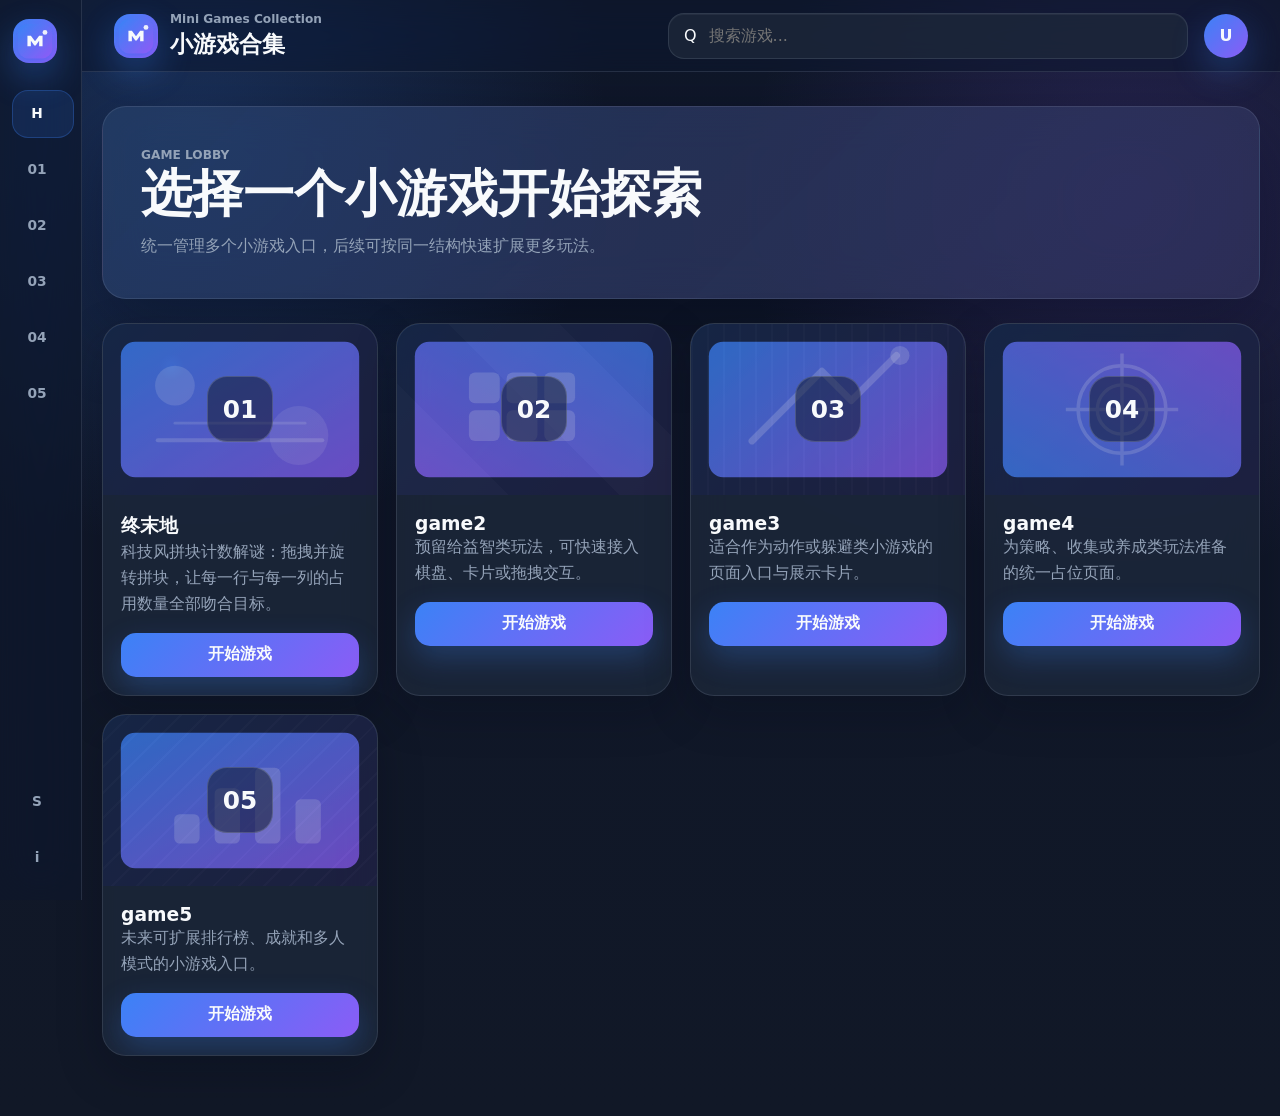
==== pages/index.html @ 29f789c7 "Initial commit" ====
﻿<!DOCTYPE html>
<html lang="zh-CN">
<head>
  <meta charset="UTF-8">
  <meta name="viewport" content="width=device-width, initial-scale=1.0">
  <title>Mini Games Collection</title>
  <script>(function(){try{var s=JSON.parse(localStorage.getItem("mini-games-settings-v1")||"{}");var theme=s.theme||localStorage.getItem("mini-games-theme")||"dark";document.documentElement.dataset.theme=theme;document.documentElement.dataset.colorScheme=s.colorScheme||"aurora";document.documentElement.dataset.fontSize=s.fontSize||"medium";document.documentElement.dataset.animation=s.animation===false?"off":"on";document.documentElement.dataset.sound=s.sound===false?"off":"on";document.documentElement.lang=(s.language||localStorage.getItem("mini-games-language"))==="en"?"en":"zh-CN";}catch(error){document.documentElement.dataset.theme="dark";document.documentElement.dataset.colorScheme="aurora";document.documentElement.dataset.fontSize="medium";document.documentElement.dataset.animation="on";document.documentElement.dataset.sound="on";}})();</script>
  <link rel="stylesheet" href="../styles/themes.css">
  <link rel="stylesheet" href="../styles/global.css">
  <link rel="stylesheet" href="../styles/layout.css">
  <link rel="stylesheet" href="../styles/sidebar.css">
  <link rel="stylesheet" href="../styles/navbar.css">
  <link rel="stylesheet" href="../styles/modal.css">
</head>
<body>
  <div class="app-shell">
    <aside class="sidebar" id="sidebar" aria-label="侧边导航">
      <div class="sidebar__top">
        <a class="sidebar-brand" href="index.html" aria-label="Mini Games Collection 首页">
          <span class="brand-logo"><img src="../assets/logos/mini-games-logo.svg" alt="Mini Games"></span>
          <span class="sidebar-brand__text">Mini Games</span>
        </a>
      </div>
      <nav class="sidebar__nav">
        <a class="nav-item is-active" href="index.html"><span class="nav-item__icon">H</span><span class="nav-item__text" data-i18n="nav.home">首页</span></a>
        <a class="nav-item" href="endfield.html"><span class="nav-item__icon">01</span><span class="nav-item__text">终末地</span></a>
        <a class="nav-item" href="game2.html"><span class="nav-item__icon">02</span><span class="nav-item__text">game2</span></a>
        <a class="nav-item" href="game3.html"><span class="nav-item__icon">03</span><span class="nav-item__text">game3</span></a>
        <a class="nav-item" href="game4.html"><span class="nav-item__icon">04</span><span class="nav-item__text">game4</span></a>
        <a class="nav-item" href="game5.html"><span class="nav-item__icon">05</span><span class="nav-item__text">game5</span></a>
      </nav>
      <nav class="sidebar__nav sidebar__nav--bottom">
        <button class="nav-item" type="button" data-modal-target="#settingsModal"><span class="nav-item__icon">S</span><span class="nav-item__text" data-i18n="nav.settings">设置</span></button>
        <button class="nav-item" type="button" data-modal-target="#aboutModal"><span class="nav-item__icon">i</span><span class="nav-item__text" data-i18n="nav.about">关于</span></button>
      </nav>
    </aside>

    <div class="page">
      <header class="topbar topbar--home">
        <a class="topbar__brand" href="index.html" aria-label="Mini Games Collection 首页">
          <span class="brand-logo"><img src="../assets/logos/mini-games-logo.svg" alt="Mini Games"></span>
          <div><p class="topbar__eyebrow">Mini Games Collection</p><h1 data-i18n="app.title">小游戏合集</h1></div>
        </a>
        <label class="search" for="gameSearch"><span>Q</span><input id="gameSearch" type="search" placeholder="搜索游戏..." autocomplete="off" data-i18n-placeholder="search.placeholder"></label>
        <button class="avatar" type="button" aria-label="用户区域"><span>U</span></button>
      </header>

      <main class="content">
        <section class="hero">
          <p class="section-label">Game Lobby</p>
          <h2 data-i18n="hero.title">选择一个小游戏开始探索</h2>
          <p data-i18n="hero.copy">统一管理多个小游戏入口，后续可按同一结构快速扩展更多玩法。</p>
        </section>
        <section class="games-grid" id="gamesGrid" aria-label="小游戏列表"></section>
      </main>
    </div>
  </div>

  <div class="modal-layer" id="modalLayer" aria-hidden="true">
    <section class="modal" id="settingsModal" role="dialog" aria-modal="true" aria-labelledby="settingsTitle" hidden></section>
    <section class="modal" id="aboutModal" role="dialog" aria-modal="true" aria-labelledby="aboutTitle" hidden>
      <header class="modal__header"><div><p class="section-label">About</p><h2 id="aboutTitle">Mini Games Collection</h2></div><button class="modal__close" type="button" data-modal-close aria-label="关闭">x</button></header>
      <div class="modal__body"><p data-i18n="about.copy">一个用于集中展示和扩展小游戏入口的现代化合集网站框架。</p><dl class="info-list"><div><dt data-i18n="about.version">版本信息</dt><dd>v1.0.0</dd></div><div><dt data-i18n="about.stack">技术栈</dt><dd>HTML5 / CSS3 / Vanilla JavaScript</dd></div><div><dt data-i18n="about.note">开发说明</dt><dd data-i18n="about.noteCopy">当前版本完成统一导航、主题同步、游戏大厅和占位游戏页。</dd></div></dl></div>
    </section>
  </div>

  <script src="../scripts/theme.js"></script>
  <script src="../scripts/sidebar.js"></script>
  <script src="../scripts/modal.js"></script>
  <script src="../scripts/language.js"></script>
  <script src="../scripts/main.js"></script>
</body>
</html>
---- styles/themes.css ----
:root {
  --bg: #0f172a;
  --bg-soft: #111827;
  --panel: rgba(30, 41, 59, 0.74);
  --surface: rgba(248, 250, 252, 0.06);
  --primary: #3b82f6;
  --secondary: #8b5cf6;
  --accent: #22d3ee;
  --danger: #f43f5e;
  --success: #22c55e;
  --text: #f8fafc;
  --muted: #94a3b8;
  --line: rgba(148, 163, 184, 0.18);
  --line-strong: rgba(148, 163, 184, 0.28);
  --shadow: 0 26px 80px rgba(2, 6, 23, 0.4);
  --shadow-soft: 0 16px 44px rgba(2, 6, 23, 0.25);
  --radius-lg: 24px;
  --radius-md: 18px;
  --sidebar-width: 248px;
  --sidebar-collapsed: 82px;
  --ease: cubic-bezier(0.22, 1, 0.36, 1);
  --font-scale: 1;
  color-scheme: dark;
}

:root[data-theme="light"] {
  --bg: #f8fafc;
  --bg-soft: #eef2ff;
  --panel: rgba(255, 255, 255, 0.76);
  --surface: rgba(15, 23, 42, 0.04);
  --text: #0f172a;
  --muted: #64748b;
  --line: rgba(15, 23, 42, 0.1);
  --line-strong: rgba(15, 23, 42, 0.16);
  --shadow: 0 26px 70px rgba(15, 23, 42, 0.14);
  --shadow-soft: 0 16px 42px rgba(15, 23, 42, 0.1);
  color-scheme: light;
}

:root[data-theme="custom"] {
  --bg: #101828;
  --bg-soft: #172033;
  --panel: rgba(18, 32, 49, 0.78);
  --surface: rgba(125, 211, 252, 0.08);
  --text: #f0fdfa;
  --muted: #a7f3d0;
  --line: rgba(45, 212, 191, 0.2);
  --line-strong: rgba(45, 212, 191, 0.34);
  --shadow: 0 26px 80px rgba(8, 47, 73, 0.38);
  --shadow-soft: 0 16px 44px rgba(8, 47, 73, 0.26);
  color-scheme: dark;
}

:root[data-color-scheme="cyan"] {
  --primary: #06b6d4;
  --secondary: #2563eb;
  --accent: #67e8f9;
}

:root[data-color-scheme="rose"] {
  --primary: #e11d48;
  --secondary: #f97316;
  --accent: #fb7185;
}

:root[data-color-scheme="aurora"] {
  --primary: #3b82f6;
  --secondary: #8b5cf6;
  --accent: #22d3ee;
}

:root[data-font-size="small"] {
  --font-scale: 0.94;
}

:root[data-font-size="medium"] {
  --font-scale: 1;
}

:root[data-font-size="large"] {
  --font-scale: 1.08;
}
---- styles/global.css ----
* {
  box-sizing: border-box;
}

[hidden] {
  display: none !important;
}

body {
  min-height: 100vh;
  margin: 0;
  overflow-x: hidden;
  font-size: calc(16px * var(--font-scale));
  background:
    radial-gradient(circle at 15% 12%, color-mix(in srgb, var(--primary) 24%, transparent), transparent 26rem),
    radial-gradient(circle at 88% 18%, color-mix(in srgb, var(--secondary) 20%, transparent), transparent 24rem),
    linear-gradient(180deg, var(--bg), var(--bg-soft));
  color: var(--text);
  font-family: Inter, ui-sans-serif, system-ui, -apple-system, BlinkMacSystemFont, "Segoe UI", sans-serif;
  transition: background 240ms ease, color 180ms ease;
}

body.modal-open {
  overflow: hidden;
}

a {
  color: inherit;
  text-decoration: none;
}

button,
input {
  font: inherit;
}

button {
  border: 0;
  cursor: pointer;
}

.brand-logo {
  display: grid;
  place-items: center;
  width: 44px;
  height: 44px;
  flex: 0 0 44px;
  border-radius: 16px;
  background: linear-gradient(135deg, var(--primary), var(--secondary));
  box-shadow: 0 14px 34px color-mix(in srgb, var(--primary) 32%, transparent);
  overflow: hidden;
}

.brand-logo img {
  width: 100%;
  height: 100%;
  display: block;
}

.section-label {
  margin: 0 0 6px;
  color: var(--muted);
  font-size: 0.76rem;
  font-weight: 760;
  text-transform: uppercase;
  letter-spacing: 0;
}

.avatar {
  display: grid;
  place-items: center;
  width: 44px;
  height: 44px;
  flex: 0 0 44px;
  border-radius: 50%;
  color: #f8fafc;
  background: linear-gradient(135deg, var(--primary), var(--secondary));
  box-shadow: 0 14px 34px color-mix(in srgb, var(--primary) 30%, transparent);
  font-weight: 850;
}

:root[data-animation="off"] *,
:root[data-animation="off"] *::before,
:root[data-animation="off"] *::after {
  scroll-behavior: auto !important;
  transition-duration: 0.01ms !important;
  animation-duration: 0.01ms !important;
  animation-iteration-count: 1 !important;
}

@media (prefers-reduced-motion: reduce) {
  *,
  *::before,
  *::after {
    scroll-behavior: auto !important;
    transition-duration: 0.01ms !important;
    animation-duration: 0.01ms !important;
    animation-iteration-count: 1 !important;
  }
}
---- styles/layout.css ----
.app-shell {
  display: grid;
  grid-template-columns: var(--sidebar-collapsed) 1fr;
  min-height: 100vh;
}

.page {
  min-width: 0;
}

.content {
  width: min(1160px, calc(100% - 40px));
  margin: 0 auto;
  padding: 34px 0 60px;
}

.hero {
  display: block;
  margin-bottom: 24px;
  padding: clamp(24px, 4vw, 38px);
  border: 1px solid var(--line);
  border-radius: var(--radius-lg);
  background:
    linear-gradient(135deg, color-mix(in srgb, var(--primary) 18%, transparent), color-mix(in srgb, var(--secondary) 13%, transparent)),
    var(--panel);
  box-shadow: var(--shadow);
  backdrop-filter: blur(22px) saturate(135%);
}

.hero h2 {
  max-width: 720px;
  margin: 0 0 12px;
  font-size: clamp(1.8rem, 4vw, 3.2rem);
  line-height: 1.06;
}

.hero p {
  max-width: 760px;
  margin: 0;
  color: var(--muted);
  line-height: 1.72;
}

.games-grid {
  display: grid;
  grid-template-columns: repeat(auto-fit, minmax(240px, 1fr));
  gap: 18px;
}

.game-card {
  overflow: hidden;
  border: 1px solid var(--line);
  border-radius: var(--radius-lg);
  background: var(--panel);
  box-shadow: var(--shadow-soft);
  backdrop-filter: blur(20px) saturate(130%);
  transition: transform 260ms var(--ease), border-color 220ms ease, box-shadow 260ms var(--ease);
}

.game-card:hover {
  border-color: color-mix(in srgb, var(--primary) 46%, transparent);
  box-shadow: var(--shadow);
  transform: translateY(-6px);
}

.game-card__cover {
  position: relative;
  display: grid;
  place-items: center;
  aspect-ratio: 16 / 10;
  background:
    linear-gradient(135deg, color-mix(in srgb, var(--primary) 48%, transparent), color-mix(in srgb, var(--secondary) 38%, transparent)),
    var(--cover-pattern);
  isolation: isolate;
}

.game-card__cover img {
  position: absolute;
  inset: 0;
  width: 100%;
  height: 100%;
  object-fit: cover;
  opacity: 0.74;
  transition: transform 360ms var(--ease), opacity 220ms ease;
}

.game-card:hover .game-card__cover img {
  transform: scale(1.04);
  opacity: 0.86;
}

.game-card__badge {
  position: relative;
  z-index: 1;
  display: grid;
  place-items: center;
  width: 66px;
  height: 66px;
  border: 1px solid rgba(248, 250, 252, 0.16);
  border-radius: 20px;
  background: rgba(15, 23, 42, 0.52);
  color: #f8fafc;
  font-size: 1.55rem;
  font-weight: 880;
}

.game-card__body {
  display: grid;
  gap: 16px;
  padding: 18px;
}

.game-card h3,
.game-card p {
  margin: 0;
}

.game-card p {
  min-height: 52px;
  color: var(--muted);
  line-height: 1.62;
}

.start-button {
  display: inline-flex;
  align-items: center;
  justify-content: center;
  min-height: 44px;
  padding: 0 16px;
  border-radius: 15px;
  color: #f8fafc;
  background: linear-gradient(135deg, var(--primary), var(--secondary));
  box-shadow: 0 12px 30px color-mix(in srgb, var(--primary) 26%, transparent);
  font-weight: 780;
  transition: transform 180ms var(--ease), filter 180ms ease, box-shadow 180ms ease;
}

.start-button:hover,
.start-button:focus-visible {
  filter: brightness(1.08);
  transform: translateY(-2px);
  box-shadow: 0 16px 36px color-mix(in srgb, var(--primary) 32%, transparent);
  outline: none;
}

@media (max-width: 900px) {
  .app-shell {
    grid-template-columns: 1fr;
  }

  .content {
    width: min(100% - 24px, 1160px);
    padding: 18px 0 104px;
  }
}

@media (max-width: 640px) {
  .games-grid {
    grid-template-columns: 1fr;
  }
}
---- styles/sidebar.css ----
.sidebar {
  position: sticky;
  top: 0;
  z-index: 20;
  display: flex;
  flex-direction: column;
  width: var(--sidebar-collapsed);
  height: 100vh;
  overflow: hidden;
  padding: 18px 12px;
  border-right: 1px solid var(--line);
  background: rgba(15, 23, 42, 0.7);
  backdrop-filter: blur(24px) saturate(140%);
  transition: width 360ms var(--ease), box-shadow 240ms ease;
}

:root[data-theme="light"] .sidebar {
  background: rgba(255, 255, 255, 0.68);
}

body.sidebar-expanded .sidebar {
  width: var(--sidebar-width);
  box-shadow: 18px 0 56px rgba(2, 6, 23, 0.24);
}

.sidebar__top {
  display: flex;
  align-items: center;
  margin-bottom: 26px;
}

.sidebar-brand {
  display: flex;
  align-items: center;
  justify-content: center;
  width: 100%;
  min-height: 46px;
}

body.sidebar-expanded .sidebar-brand {
  justify-content: flex-start;
}

.sidebar-brand__text,
.nav-item__text {
  max-width: 0;
  margin-left: 12px;
  overflow: hidden;
  opacity: 0;
  transform: translateX(-6px);
  white-space: nowrap;
  pointer-events: none;
  transition: opacity 230ms ease, transform 300ms var(--ease), max-width 300ms var(--ease);
}

body.sidebar-expanded .sidebar-brand__text,
body.sidebar-expanded .nav-item__text {
  max-width: 160px;
  opacity: 1;
  transform: translateX(0);
}

.sidebar__nav {
  display: grid;
  gap: 8px;
}

.sidebar__nav--bottom {
  margin-top: auto;
}

.nav-item {
  display: flex;
  align-items: center;
  justify-content: center;
  width: 100%;
  min-height: 48px;
  padding: 0 13px;
  border: 1px solid transparent;
  border-radius: 16px;
  background: transparent;
  color: var(--muted);
  text-align: left;
  transition: color 180ms ease, background 180ms ease, border-color 180ms ease, transform 220ms var(--ease);
}

body.sidebar-expanded .nav-item {
  justify-content: flex-start;
}

.nav-item:hover,
.nav-item:focus-visible,
.nav-item.is-active {
  color: var(--text);
  border-color: color-mix(in srgb, var(--primary) 28%, transparent);
  background: color-mix(in srgb, var(--primary) 14%, transparent);
  outline: none;
}

.nav-item:hover,
.nav-item:focus-visible {
  transform: translateX(3px);
}

.nav-item__icon {
  display: grid;
  place-items: center;
  width: 22px;
  min-width: 22px;
  font-size: 0.86rem;
  font-weight: 850;
  line-height: 1;
}

@media (max-width: 900px) {
  .sidebar {
    position: fixed;
    inset: auto 12px 12px 12px;
    top: auto;
    flex-direction: row;
    align-items: center;
    width: auto;
    height: 72px;
    overflow: visible;
    padding: 10px;
    border: 1px solid var(--line);
    border-radius: 24px;
    box-shadow: var(--shadow-soft);
  }

  body.sidebar-expanded .sidebar {
    width: auto;
  }

  .sidebar__top {
    display: none;
  }

  .sidebar__nav {
    display: flex;
    flex: 1;
    justify-content: center;
    gap: 6px;
  }

  .sidebar__nav--bottom {
    display: none;
  }

  .nav-item {
    justify-content: center;
    width: 46px;
    min-height: 46px;
    padding: 0;
  }

  .nav-item__text {
    display: none;
  }
}
---- styles/navbar.css ----
.topbar {
  position: sticky;
  top: 0;
  z-index: 10;
  display: grid;
  grid-template-columns: minmax(220px, 1fr) minmax(240px, 480px) auto;
  align-items: center;
  gap: 16px;
  min-height: 72px;
  padding: 12px clamp(18px, 3vw, 32px);
  border-bottom: 1px solid var(--line);
  background: rgba(15, 23, 42, 0.58);
  backdrop-filter: blur(24px) saturate(140%);
}

.topbar--game {
  grid-template-columns: minmax(260px, 1fr) auto auto;
}

.topbar--home {
  grid-template-columns: minmax(260px, 1fr) minmax(280px, 520px) auto;
}

:root[data-theme="light"] .topbar {
  background: rgba(255, 255, 255, 0.58);
}

.topbar__brand {
  display: flex;
  align-items: center;
  gap: 12px;
  min-width: 0;
}

.topbar__title-group {
  display: flex;
  align-items: center;
  gap: 14px;
  min-width: 0;
  width: max-content;
  max-width: 100%;
}

.topbar__eyebrow,
.breadcrumb {
  margin: 0 0 5px;
  color: var(--muted);
  font-size: 0.76rem;
  font-weight: 760;
}

.topbar h1 {
  margin: 0;
  font-size: clamp(1.08rem, 2vw, 1.42rem);
  line-height: 1.2;
}

.topbar__actions {
  display: flex;
  align-items: center;
  justify-content: flex-end;
  gap: 10px;
  min-width: 0;
}

.top-action {
  display: inline-flex;
  align-items: center;
  justify-content: center;
  gap: 8px;
  height: 44px;
  min-width: 44px;
  padding: 0 14px;
  border: 1px solid var(--line);
  border-radius: 16px;
  background: var(--panel);
  color: var(--text);
  font-weight: 760;
  white-space: nowrap;
  box-shadow: inset 0 1px 0 rgba(255, 255, 255, 0.04);
  transition: transform 180ms var(--ease), border-color 180ms ease, background 180ms ease;
}

.top-action:hover,
.top-action:focus-visible {
  border-color: color-mix(in srgb, var(--primary) 46%, transparent);
  background: color-mix(in srgb, var(--primary) 15%, transparent);
  transform: translateY(-1px);
  outline: none;
}

.top-action--icon {
  width: 44px;
  padding: 0;
}

.search {
  display: flex;
  align-items: center;
  gap: 10px;
  height: 46px;
  padding: 0 15px;
  border: 1px solid var(--line);
  border-radius: 16px;
  background: var(--panel);
  box-shadow: inset 0 1px 0 rgba(255, 255, 255, 0.05);
}

.search input {
  width: 100%;
  border: 0;
  outline: 0;
  color: var(--text);
  background: transparent;
}

.breadcrumb {
  display: flex;
  align-items: center;
  gap: 8px;
  white-space: nowrap;
}

.breadcrumb a:hover {
  color: var(--text);
}

@media (max-width: 980px) {
  .topbar {
    grid-template-columns: 1fr auto;
  }

  .topbar--home .search {
    grid-column: 1 / -1;
  }

  .topbar__actions {
    justify-content: flex-start;
    overflow-x: auto;
    padding-bottom: 2px;
  }
}

@media (max-width: 560px) {
  .top-action__text {
    display: none;
  }

  .top-action {
    width: 44px;
    padding: 0;
  }
}
---- styles/modal.css ----
.modal-layer {
  position: fixed;
  inset: 0;
  z-index: 50;
  display: grid;
  place-items: center;
  padding: 22px;
  background: rgba(2, 6, 23, 0.44);
  opacity: 0;
  pointer-events: none;
  backdrop-filter: blur(0);
  transition: opacity 180ms ease, backdrop-filter 220ms ease;
}

.modal-layer.is-open {
  opacity: 1;
  pointer-events: auto;
  backdrop-filter: blur(12px);
}

.modal {
  width: min(620px, 100%);
  max-height: min(720px, calc(100vh - 44px));
  overflow: auto;
  border: 1px solid var(--line-strong);
  border-radius: 26px;
  background: rgba(15, 23, 42, 0.72);
  box-shadow: var(--shadow);
  color: var(--text);
  backdrop-filter: blur(26px) saturate(150%);
  opacity: 0;
  transform: translateY(14px) scale(0.98);
  transition: opacity 220ms ease, transform 260ms var(--ease);
}

:root[data-theme="light"] .modal {
  background: rgba(255, 255, 255, 0.78);
}

.modal.is-visible {
  opacity: 1;
  transform: translateY(0) scale(1);
}

.modal__header {
  display: flex;
  align-items: flex-start;
  justify-content: space-between;
  gap: 18px;
  padding: 24px 24px 18px;
  border-bottom: 1px solid var(--line);
}

.modal__header h2 {
  margin: 0;
  font-size: 1.55rem;
}

.modal__close {
  display: grid;
  place-items: center;
  width: 38px;
  height: 38px;
  flex: 0 0 38px;
  border-radius: 13px;
  background: var(--surface);
  color: var(--muted);
  font-size: 1.4rem;
  line-height: 1;
  transition: background 180ms ease, color 180ms ease, transform 180ms var(--ease);
}

.modal__close:hover,
.modal__close:focus-visible {
  background: color-mix(in srgb, var(--primary) 18%, transparent);
  color: var(--text);
  transform: rotate(2deg) scale(1.04);
  outline: none;
}

.modal__body {
  display: grid;
  gap: 16px;
  padding: 22px 24px 24px;
}

.modal__body p {
  margin: 0;
  color: var(--muted);
  line-height: 1.65;
}

.info-list {
  display: grid;
  gap: 12px;
  margin: 0;
}

.info-list div {
  padding: 16px;
  border: 1px solid var(--line);
  border-radius: 18px;
  background: var(--surface);
}

.info-list dt {
  margin-bottom: 6px;
  color: var(--muted);
  font-size: 0.82rem;
  font-weight: 780;
}

.info-list dd {
  margin: 0;
  line-height: 1.65;
}

.settings-panel {
  display: grid;
  gap: 16px;
}

.setting-row {
  display: grid;
  grid-template-columns: minmax(0, 1fr) auto;
  align-items: center;
  gap: 18px;
  padding: 16px;
  border: 1px solid var(--line);
  border-radius: 18px;
  background: var(--surface);
}

.setting-row > div:first-child {
  min-width: 0;
}

.setting-row h3,
.setting-row p {
  margin: 0;
}

.setting-row h3 {
  margin-bottom: 6px;
  font-size: 1rem;
}

.setting-row p {
  color: var(--muted);
  line-height: 1.6;
}

.segmented {
  display: inline-grid;
  grid-auto-flow: column;
  gap: 4px;
  padding: 4px;
  border: 1px solid var(--line);
  border-radius: 15px;
  background: rgba(15, 23, 42, 0.22);
}

:root[data-theme="light"] .segmented {
  background: rgba(15, 23, 42, 0.04);
}

.segmented__button {
  min-height: 36px;
  padding: 0 12px;
  border-radius: 11px;
  background: transparent;
  color: var(--muted);
  white-space: nowrap;
  transition: color 180ms ease, background 180ms ease, box-shadow 180ms ease;
}

.segmented__button:hover,
.segmented__button:focus-visible,
.segmented__button.is-selected {
  color: var(--text);
  background: color-mix(in srgb, var(--primary) 20%, transparent);
  outline: none;
}

.setting-toggle {
  display: inline-flex;
  align-items: center;
  gap: 10px;
  min-height: 40px;
  color: var(--text);
  cursor: pointer;
  white-space: nowrap;
}

.setting-toggle input {
  position: absolute;
  width: 1px;
  height: 1px;
  overflow: hidden;
  clip: rect(0 0 0 0);
  clip-path: inset(50%);
  white-space: nowrap;
}

.setting-toggle__track {
  display: inline-flex;
  align-items: center;
  width: 48px;
  height: 28px;
  padding: 3px;
  border: 1px solid var(--line-strong);
  border-radius: 999px;
  background: color-mix(in srgb, var(--muted) 20%, transparent);
  transition: background 180ms ease, border-color 180ms ease;
}

.setting-toggle__track span {
  width: 20px;
  height: 20px;
  border-radius: 50%;
  background: var(--text);
  box-shadow: var(--shadow-soft);
  transition: transform 180ms var(--ease), background 180ms ease;
}

.setting-toggle input:checked + .setting-toggle__track {
  border-color: color-mix(in srgb, var(--primary) 62%, var(--line-strong));
  background: linear-gradient(135deg, var(--primary), var(--secondary));
}

.setting-toggle input:checked + .setting-toggle__track span {
  transform: translateX(20px);
  background: #ffffff;
}

.setting-toggle input:focus-visible + .setting-toggle__track {
  outline: 2px solid color-mix(in srgb, var(--primary) 62%, transparent);
  outline-offset: 3px;
}

@media (max-width: 560px) {
  .setting-row {
    grid-template-columns: 1fr;
  }

  .segmented {
    display: grid;
    grid-auto-flow: row;
    width: 100%;
  }

  .setting-toggle {
    justify-content: space-between;
  }
}
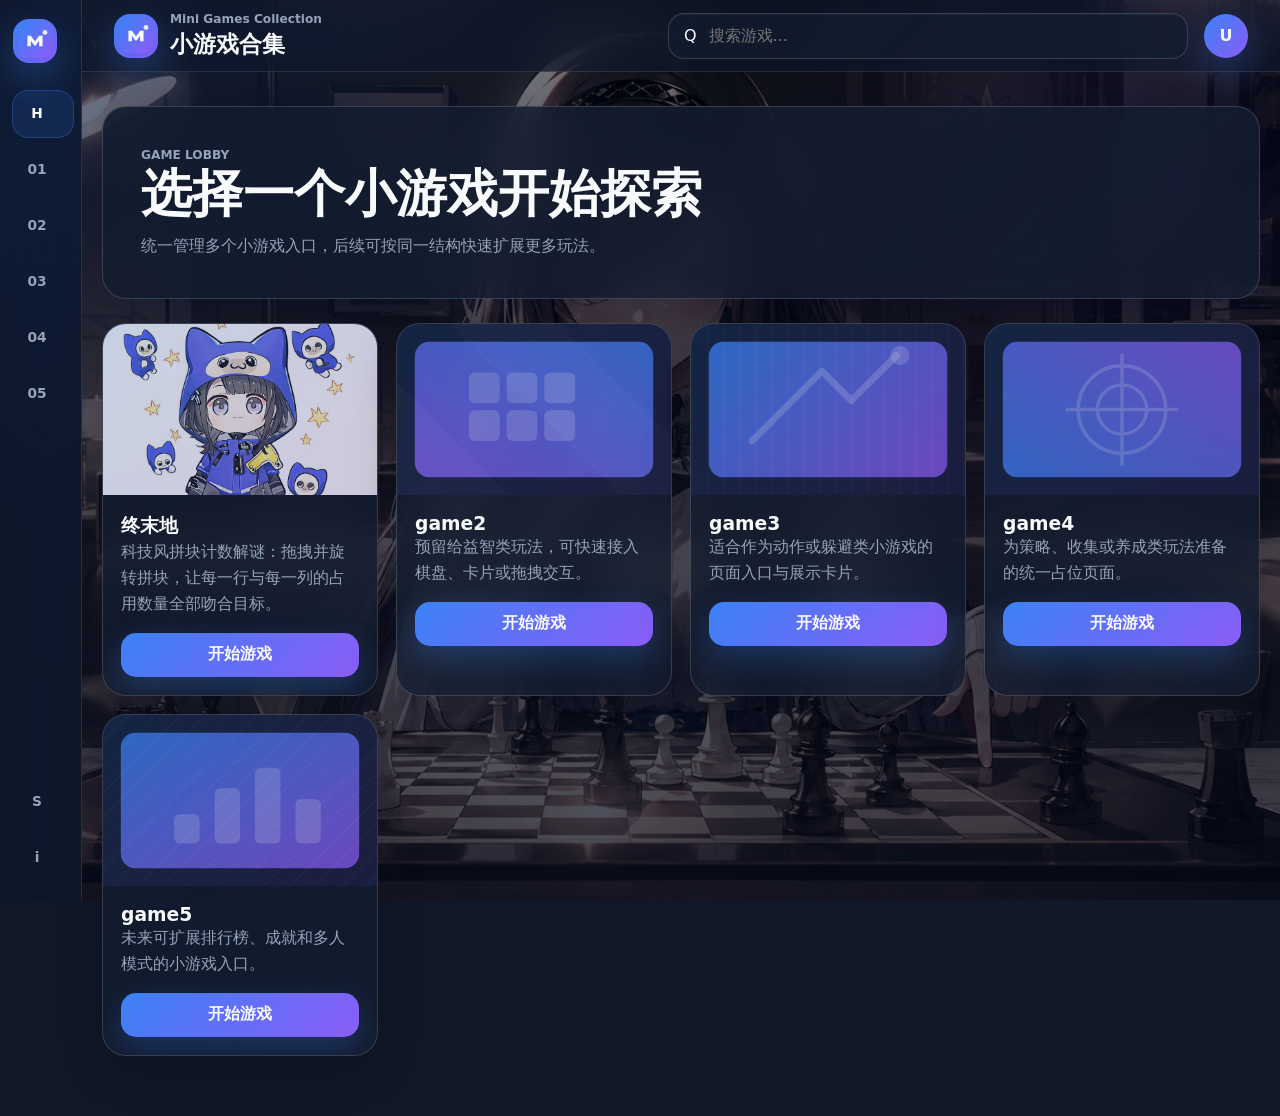
==== commit 3bf20ab6: "endfield end" ====
--- a/pages/index.html
+++ b/pages/index.html
@@ -35,7 +35,7 @@
       </nav>
     </aside>
 
-    <div class="page">
+    <div class="page home-page">
       <header class="topbar topbar--home">
         <a class="topbar__brand" href="index.html" aria-label="Mini Games Collection 首页">
           <span class="brand-logo"><img src="../assets/logos/mini-games-logo.svg" alt="Mini Games"></span>
--- a/styles/layout.css
+++ b/styles/layout.css
@@ -6,6 +6,20 @@
 
 .page {
   min-width: 0;
+}
+
+.home-page {
+  --home-background-image: url("../backgrounds/home/chess-lounge.jpg");
+  min-height: 100vh;
+  background-image:
+    linear-gradient(180deg, rgba(2, 6, 23, 0.5), rgba(2, 6, 23, 0.72)),
+    radial-gradient(circle at 16% 12%, color-mix(in srgb, var(--primary) 20%, transparent), transparent 26rem),
+    radial-gradient(circle at 86% 16%, color-mix(in srgb, var(--secondary) 16%, transparent), transparent 24rem),
+    var(--home-background-image);
+  background-position: center;
+  background-size: cover;
+  background-repeat: no-repeat;
+  background-attachment: fixed;
 }
 
 .content {
@@ -25,6 +39,19 @@
     var(--panel);
   box-shadow: var(--shadow);
   backdrop-filter: blur(22px) saturate(135%);
+}
+
+.home-page .hero,
+.home-page .game-card,
+.home-page .search {
+  background:
+    linear-gradient(135deg, rgba(15, 23, 42, 0.68), rgba(15, 23, 42, 0.5)),
+    color-mix(in srgb, var(--panel) 76%, transparent);
+  border-color: rgba(248, 250, 252, 0.16);
+}
+
+.home-page .hero {
+  box-shadow: 0 24px 72px rgba(2, 6, 23, 0.38);
 }
 
 .hero h2 {
@@ -55,6 +82,23 @@
   box-shadow: var(--shadow-soft);
   backdrop-filter: blur(20px) saturate(130%);
   transition: transform 260ms var(--ease), border-color 220ms ease, box-shadow 260ms var(--ease);
+}
+
+:root[data-theme="light"] .home-page {
+  background-image:
+    linear-gradient(180deg, rgba(248, 250, 252, 0.18), rgba(15, 23, 42, 0.42)),
+    radial-gradient(circle at 16% 12%, color-mix(in srgb, var(--primary) 18%, transparent), transparent 26rem),
+    radial-gradient(circle at 86% 16%, color-mix(in srgb, var(--secondary) 14%, transparent), transparent 24rem),
+    var(--home-background-image);
+}
+
+:root[data-theme="light"] .home-page .hero,
+:root[data-theme="light"] .home-page .game-card,
+:root[data-theme="light"] .home-page .search {
+  background:
+    linear-gradient(135deg, rgba(255, 255, 255, 0.72), rgba(248, 250, 252, 0.56)),
+    color-mix(in srgb, var(--panel) 78%, transparent);
+  border-color: rgba(255, 255, 255, 0.36);
 }
 
 .game-card:hover {
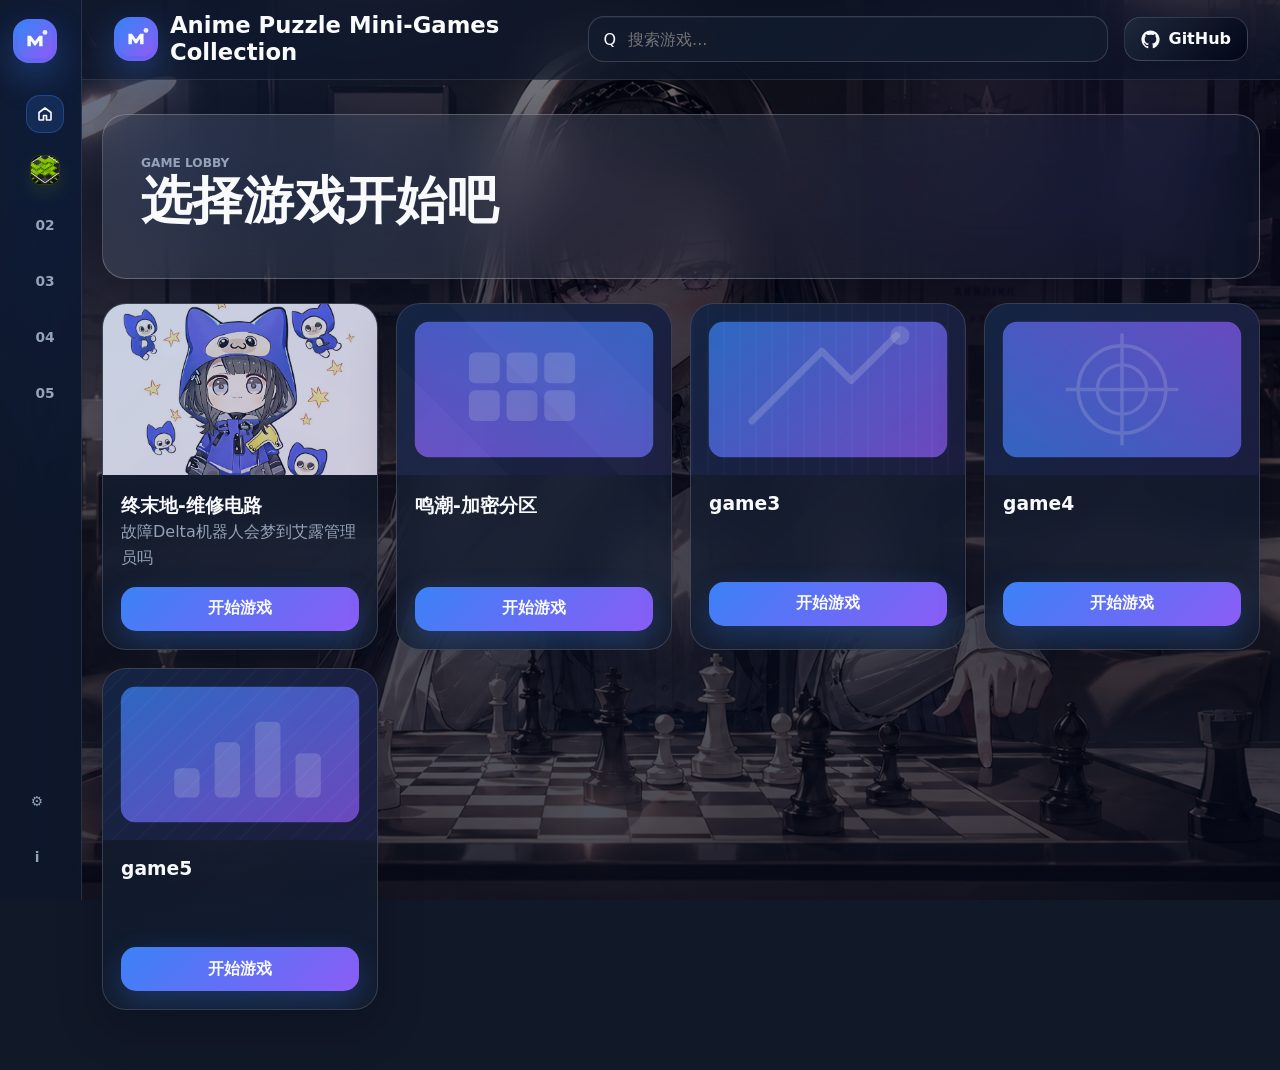
==== commit 0ef771d6: "endfield" ====
--- a/pages/index.html
+++ b/pages/index.html
@@ -3,7 +3,7 @@
 <head>
   <meta charset="UTF-8">
   <meta name="viewport" content="width=device-width, initial-scale=1.0">
-  <title>Mini Games Collection</title>
+  <title>Anime Puzzle Mini-Games Collection</title>
   <script>(function(){try{var s=JSON.parse(localStorage.getItem("mini-games-settings-v1")||"{}");var theme=s.theme||localStorage.getItem("mini-games-theme")||"dark";document.documentElement.dataset.theme=theme;document.documentElement.dataset.colorScheme=s.colorScheme||"aurora";document.documentElement.dataset.fontSize=s.fontSize||"medium";document.documentElement.dataset.animation=s.animation===false?"off":"on";document.documentElement.dataset.sound=s.sound===false?"off":"on";document.documentElement.lang=(s.language||localStorage.getItem("mini-games-language"))==="en"?"en":"zh-CN";}catch(error){document.documentElement.dataset.theme="dark";document.documentElement.dataset.colorScheme="aurora";document.documentElement.dataset.fontSize="medium";document.documentElement.dataset.animation="on";document.documentElement.dataset.sound="on";}})();</script>
   <link rel="stylesheet" href="../styles/themes.css">
   <link rel="stylesheet" href="../styles/global.css">
@@ -16,40 +16,42 @@
   <div class="app-shell">
     <aside class="sidebar" id="sidebar" aria-label="侧边导航">
       <div class="sidebar__top">
-        <a class="sidebar-brand" href="index.html" aria-label="Mini Games Collection 首页">
-          <span class="brand-logo"><img src="../assets/logos/mini-games-logo.svg" alt="Mini Games"></span>
-          <span class="sidebar-brand__text">Mini Games</span>
+        <a class="sidebar-brand" href="index.html" aria-label="Anime Puzzle Mini-Games Collection 首页">
+          <span class="brand-logo"><img src="../assets/logos/mini-games-logo.svg" alt="Anime Puzzle Mini-Games Collection"></span>
+          <span class="sidebar-brand__text">Anime Puzzle Mini-Games Collection</span>
         </a>
       </div>
       <nav class="sidebar__nav">
-        <a class="nav-item is-active" href="index.html"><span class="nav-item__icon">H</span><span class="nav-item__text" data-i18n="nav.home">首页</span></a>
-        <a class="nav-item" href="endfield.html"><span class="nav-item__icon">01</span><span class="nav-item__text">终末地</span></a>
-        <a class="nav-item" href="game2.html"><span class="nav-item__icon">02</span><span class="nav-item__text">game2</span></a>
+        <a class="nav-item is-active" href="index.html"><span class="nav-item__icon nav-item__icon--home"><img src="../assets/icons/home.svg" alt=""></span><span class="nav-item__text" data-i18n="nav.home">首页</span></a>
+        <a class="nav-item" href="endfield.html"><span class="nav-item__icon nav-item__icon--game-logo"><img src="../assets/logos/endfield-sidebar-logo.png" alt=""></span><span class="nav-item__text">终末地-维修电路</span></a>
+        <a class="nav-item" href="game2.html"><span class="nav-item__icon">02</span><span class="nav-item__text">鸣潮-加密分区</span></a>
         <a class="nav-item" href="game3.html"><span class="nav-item__icon">03</span><span class="nav-item__text">game3</span></a>
         <a class="nav-item" href="game4.html"><span class="nav-item__icon">04</span><span class="nav-item__text">game4</span></a>
         <a class="nav-item" href="game5.html"><span class="nav-item__icon">05</span><span class="nav-item__text">game5</span></a>
       </nav>
       <nav class="sidebar__nav sidebar__nav--bottom">
-        <button class="nav-item" type="button" data-modal-target="#settingsModal"><span class="nav-item__icon">S</span><span class="nav-item__text" data-i18n="nav.settings">设置</span></button>
+        <button class="nav-item" type="button" data-modal-target="#settingsModal"><span class="nav-item__icon">&#9881;</span><span class="nav-item__text" data-i18n="nav.settings">设置</span></button>
         <button class="nav-item" type="button" data-modal-target="#aboutModal"><span class="nav-item__icon">i</span><span class="nav-item__text" data-i18n="nav.about">关于</span></button>
       </nav>
     </aside>
 
     <div class="page home-page">
       <header class="topbar topbar--home">
-        <a class="topbar__brand" href="index.html" aria-label="Mini Games Collection 首页">
-          <span class="brand-logo"><img src="../assets/logos/mini-games-logo.svg" alt="Mini Games"></span>
-          <div><p class="topbar__eyebrow">Mini Games Collection</p><h1 data-i18n="app.title">小游戏合集</h1></div>
+        <a class="topbar__brand" href="index.html" aria-label="Anime Puzzle Mini-Games Collection 首页">
+          <span class="brand-logo"><img src="../assets/logos/mini-games-logo.svg" alt="Anime Puzzle Mini-Games Collection"></span>
+          <div><h1 data-i18n="app.title">Anime Puzzle Mini-Games Collection</h1></div>
         </a>
         <label class="search" for="gameSearch"><span>Q</span><input id="gameSearch" type="search" placeholder="搜索游戏..." autocomplete="off" data-i18n-placeholder="search.placeholder"></label>
-        <button class="avatar" type="button" aria-label="用户区域"><span>U</span></button>
+        <a class="github-link" href="https://github.com/wuyanwh/anime-puzzle-mini-games-collection" target="_blank" rel="noopener noreferrer" aria-label="Open GitHub project">
+          <img src="../assets/icons/github.svg" alt="">
+          <span>GitHub</span>
+        </a>
       </header>
 
       <main class="content">
         <section class="hero">
           <p class="section-label">Game Lobby</p>
-          <h2 data-i18n="hero.title">选择一个小游戏开始探索</h2>
-          <p data-i18n="hero.copy">统一管理多个小游戏入口，后续可按同一结构快速扩展更多玩法。</p>
+          <h2 data-i18n="hero.title">选择小游戏开始吧</h2>
         </section>
         <section class="games-grid" id="gamesGrid" aria-label="小游戏列表"></section>
       </main>
@@ -59,7 +61,7 @@
   <div class="modal-layer" id="modalLayer" aria-hidden="true">
     <section class="modal" id="settingsModal" role="dialog" aria-modal="true" aria-labelledby="settingsTitle" hidden></section>
     <section class="modal" id="aboutModal" role="dialog" aria-modal="true" aria-labelledby="aboutTitle" hidden>
-      <header class="modal__header"><div><p class="section-label">About</p><h2 id="aboutTitle">Mini Games Collection</h2></div><button class="modal__close" type="button" data-modal-close aria-label="关闭">x</button></header>
+      <header class="modal__header"><div><p class="section-label">About</p><h2 id="aboutTitle">Anime Puzzle Mini-Games Collection</h2></div><button class="modal__close" type="button" data-modal-close aria-label="关闭">x</button></header>
       <div class="modal__body"><p data-i18n="about.copy">一个用于集中展示和扩展小游戏入口的现代化合集网站框架。</p><dl class="info-list"><div><dt data-i18n="about.version">版本信息</dt><dd>v1.0.0</dd></div><div><dt data-i18n="about.stack">技术栈</dt><dd>HTML5 / CSS3 / Vanilla JavaScript</dd></div><div><dt data-i18n="about.note">开发说明</dt><dd data-i18n="about.noteCopy">当前版本完成统一导航、主题同步、游戏大厅和占位游戏页。</dd></div></dl></div>
     </section>
   </div>
--- a/styles/themes.css
+++ b/styles/themes.css
@@ -16,7 +16,7 @@
   --shadow-soft: 0 16px 44px rgba(2, 6, 23, 0.25);
   --radius-lg: 24px;
   --radius-md: 18px;
-  --sidebar-width: 248px;
+  --sidebar-width: 304px;
   --sidebar-collapsed: 82px;
   --ease: cubic-bezier(0.22, 1, 0.36, 1);
   --font-scale: 1;
--- a/styles/global.css
+++ b/styles/global.css
@@ -57,6 +57,17 @@
   display: block;
 }
 
+.brand-logo--endfield {
+  border: 1px solid rgba(163, 230, 53, 0.28);
+  background: #050807;
+  box-shadow: 0 14px 34px rgba(132, 204, 22, 0.2);
+}
+
+.brand-logo--endfield img {
+  object-fit: cover;
+  transform: scale(1.16);
+}
+
 .section-label {
   margin: 0 0 6px;
   color: var(--muted);
@@ -66,17 +77,39 @@
   letter-spacing: 0;
 }
 
-.avatar {
-  display: grid;
-  place-items: center;
-  width: 44px;
-  height: 44px;
-  flex: 0 0 44px;
-  border-radius: 50%;
+.github-link {
+  display: inline-flex;
+  align-items: center;
+  justify-content: center;
+  gap: 9px;
+  min-height: 44px;
+  padding: 0 16px;
+  border: 1px solid rgba(148, 163, 184, 0.28);
+  border-radius: 16px;
   color: #f8fafc;
-  background: linear-gradient(135deg, var(--primary), var(--secondary));
-  box-shadow: 0 14px 34px color-mix(in srgb, var(--primary) 30%, transparent);
-  font-weight: 850;
+  background:
+    linear-gradient(135deg, rgba(30, 41, 59, 0.98), rgba(2, 6, 23, 0.98)),
+    #0f172a;
+  box-shadow: 0 14px 34px rgba(2, 6, 23, 0.36);
+  font-weight: 820;
+  line-height: 1;
+  white-space: nowrap;
+  transition: transform 180ms var(--ease), filter 180ms ease, box-shadow 180ms ease;
+}
+
+.github-link:hover,
+.github-link:focus-visible {
+  border-color: rgba(248, 250, 252, 0.34);
+  filter: brightness(1.12);
+  transform: translateY(-1px);
+  box-shadow: 0 18px 42px rgba(2, 6, 23, 0.48);
+  outline: none;
+}
+
+.github-link img {
+  width: 19px;
+  height: 19px;
+  flex: 0 0 19px;
 }
 
 :root[data-animation="off"] *,
--- a/styles/layout.css
+++ b/styles/layout.css
@@ -51,7 +51,13 @@
 }
 
 .home-page .hero {
+  background:
+    linear-gradient(135deg, rgba(255, 255, 255, 0.12), rgba(15, 23, 42, 0.24)),
+    rgba(15, 23, 42, 0.28);
+  border-color: rgba(248, 250, 252, 0.24);
   box-shadow: 0 24px 72px rgba(2, 6, 23, 0.38);
+  backdrop-filter: blur(30px) saturate(170%);
+  -webkit-backdrop-filter: blur(30px) saturate(170%);
 }
 
 .hero h2 {
@@ -99,6 +105,13 @@
     linear-gradient(135deg, rgba(255, 255, 255, 0.72), rgba(248, 250, 252, 0.56)),
     color-mix(in srgb, var(--panel) 78%, transparent);
   border-color: rgba(255, 255, 255, 0.36);
+}
+
+:root[data-theme="light"] .home-page .hero {
+  background:
+    linear-gradient(135deg, rgba(255, 255, 255, 0.52), rgba(248, 250, 252, 0.28)),
+    rgba(255, 255, 255, 0.24);
+  border-color: rgba(255, 255, 255, 0.52);
 }
 
 .game-card:hover {
--- a/styles/sidebar.css
+++ b/styles/sidebar.css
@@ -55,7 +55,7 @@
 
 body.sidebar-expanded .sidebar-brand__text,
 body.sidebar-expanded .nav-item__text {
-  max-width: 160px;
+  max-width: 210px;
   opacity: 1;
   transform: translateX(0);
 }
@@ -107,9 +107,47 @@
   place-items: center;
   width: 22px;
   min-width: 22px;
+  height: 22px;
   font-size: 0.86rem;
   font-weight: 850;
   line-height: 1;
+}
+
+.nav-item__icon img {
+  width: 18px;
+  height: 18px;
+}
+
+.nav-item__icon--game-logo {
+  width: 30px;
+  min-width: 30px;
+  height: 30px;
+  overflow: hidden;
+  border: 1px solid rgba(163, 230, 53, 0.24);
+  border-radius: 10px;
+  background: #050807;
+  box-shadow: 0 8px 18px rgba(132, 204, 22, 0.12);
+}
+
+.nav-item__icon--game-logo img {
+  width: 100%;
+  height: 100%;
+  object-fit: cover;
+  transform: scale(1.2);
+}
+
+body:not(.sidebar-expanded) .sidebar .nav-item.is-active {
+  border-color: transparent;
+  background: transparent;
+}
+
+body:not(.sidebar-expanded) .sidebar .nav-item.is-active .nav-item__icon {
+  width: 38px;
+  min-width: 38px;
+  height: 38px;
+  border: 1px solid color-mix(in srgb, var(--primary) 32%, transparent);
+  border-radius: 14px;
+  background: color-mix(in srgb, var(--primary) 16%, transparent);
 }
 
 @media (max-width: 900px) {
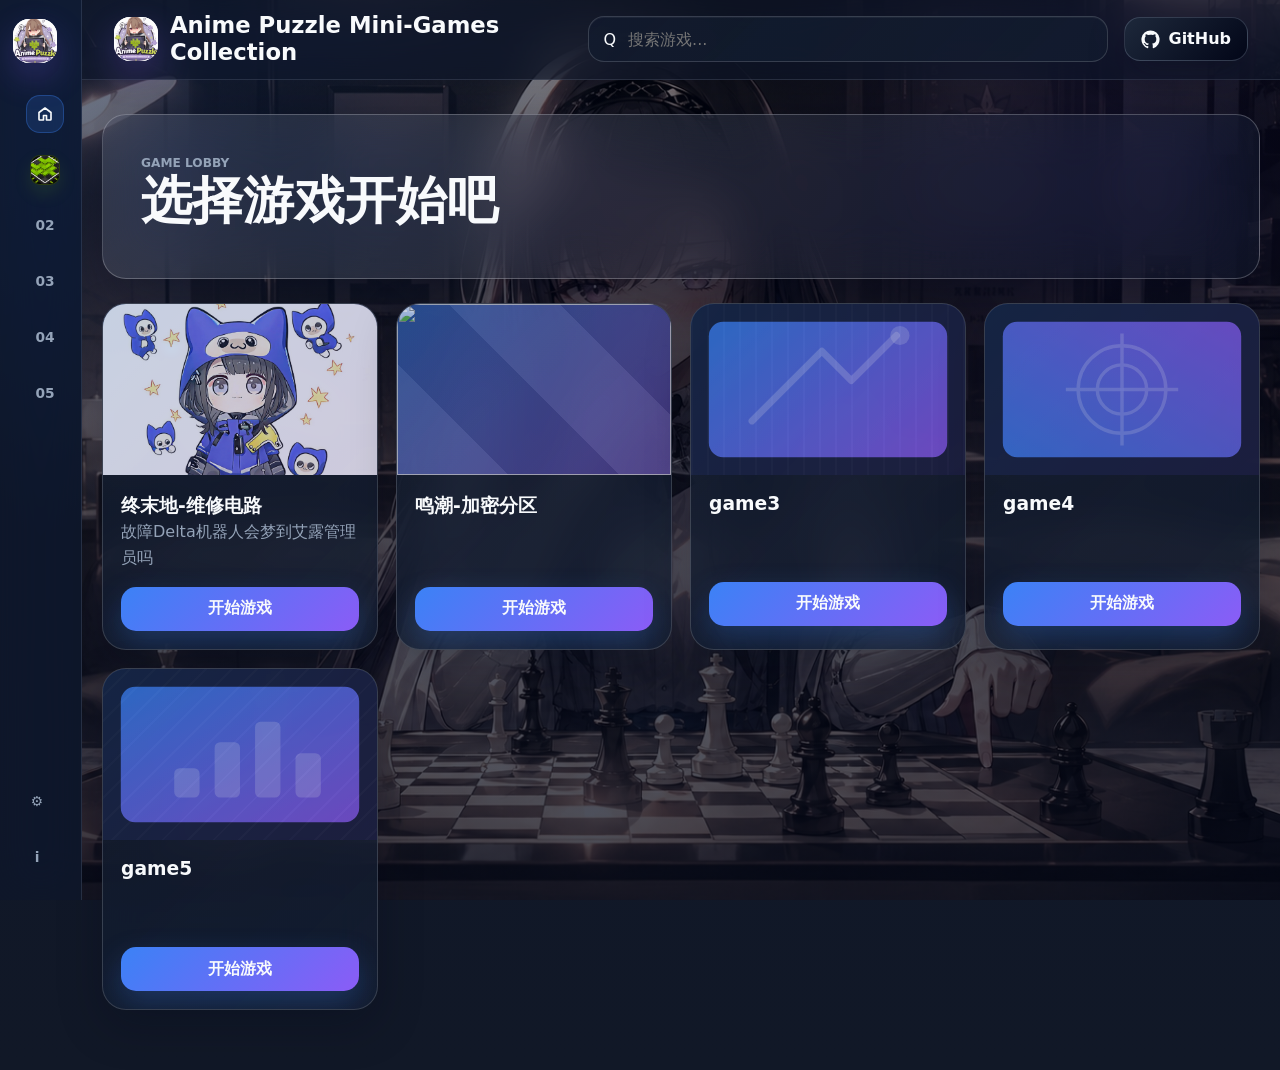
==== commit 20364b4e: "endfield end end" ====
--- a/pages/index.html
+++ b/pages/index.html
@@ -17,7 +17,7 @@
     <aside class="sidebar" id="sidebar" aria-label="侧边导航">
       <div class="sidebar__top">
         <a class="sidebar-brand" href="index.html" aria-label="Anime Puzzle Mini-Games Collection 首页">
-          <span class="brand-logo"><img src="../assets/logos/mini-games-logo.svg" alt="Anime Puzzle Mini-Games Collection"></span>
+          <span class="brand-logo brand-logo--collection"><img src="../assets/logos/anime-puzzle-logo.png" alt="Anime Puzzle Mini-Games Collection"></span>
           <span class="sidebar-brand__text">Anime Puzzle Mini-Games Collection</span>
         </a>
       </div>
@@ -38,7 +38,7 @@
     <div class="page home-page">
       <header class="topbar topbar--home">
         <a class="topbar__brand" href="index.html" aria-label="Anime Puzzle Mini-Games Collection 首页">
-          <span class="brand-logo"><img src="../assets/logos/mini-games-logo.svg" alt="Anime Puzzle Mini-Games Collection"></span>
+          <span class="brand-logo brand-logo--collection"><img src="../assets/logos/anime-puzzle-logo.png" alt="Anime Puzzle Mini-Games Collection"></span>
           <div><h1 data-i18n="app.title">Anime Puzzle Mini-Games Collection</h1></div>
         </a>
         <label class="search" for="gameSearch"><span>Q</span><input id="gameSearch" type="search" placeholder="搜索游戏..." autocomplete="off" data-i18n-placeholder="search.placeholder"></label>
@@ -62,7 +62,7 @@
     <section class="modal" id="settingsModal" role="dialog" aria-modal="true" aria-labelledby="settingsTitle" hidden></section>
     <section class="modal" id="aboutModal" role="dialog" aria-modal="true" aria-labelledby="aboutTitle" hidden>
       <header class="modal__header"><div><p class="section-label">About</p><h2 id="aboutTitle">Anime Puzzle Mini-Games Collection</h2></div><button class="modal__close" type="button" data-modal-close aria-label="关闭">x</button></header>
-      <div class="modal__body"><p data-i18n="about.copy">一个用于集中展示和扩展小游戏入口的现代化合集网站框架。</p><dl class="info-list"><div><dt data-i18n="about.version">版本信息</dt><dd>v1.0.0</dd></div><div><dt data-i18n="about.stack">技术栈</dt><dd>HTML5 / CSS3 / Vanilla JavaScript</dd></div><div><dt data-i18n="about.note">开发说明</dt><dd data-i18n="about.noteCopy">当前版本完成统一导航、主题同步、游戏大厅和占位游戏页。</dd></div></dl></div>
+      <div class="modal__body"><p data-i18n="about.copy">一个用于集中展示和扩展动漫解谜小游戏的现代化合集网站。</p><dl class="info-list"><div><dt data-i18n="about.version">版本信息</dt><dd>v1.0.0</dd></div><div><dt data-i18n="about.stack">技术栈</dt><dd>HTML5 / CSS3 / Vanilla JavaScript</dd></div><div><dt data-i18n="about.note">开发说明</dt><dd data-i18n="about.noteCopy">当前版本已接入可玩的终末地-维修电路，并保留鸣潮-加密分区等后续游戏入口。</dd></div></dl></div>
     </section>
   </div>
 
--- a/styles/global.css
+++ b/styles/global.css
@@ -55,6 +55,16 @@
   width: 100%;
   height: 100%;
   display: block;
+  object-fit: cover;
+}
+
+.brand-logo--collection {
+  background: #f8fafc;
+  box-shadow: 0 14px 34px rgba(139, 92, 246, 0.24);
+}
+
+.brand-logo--collection img {
+  transform: scale(1.18);
 }
 
 .brand-logo--endfield {
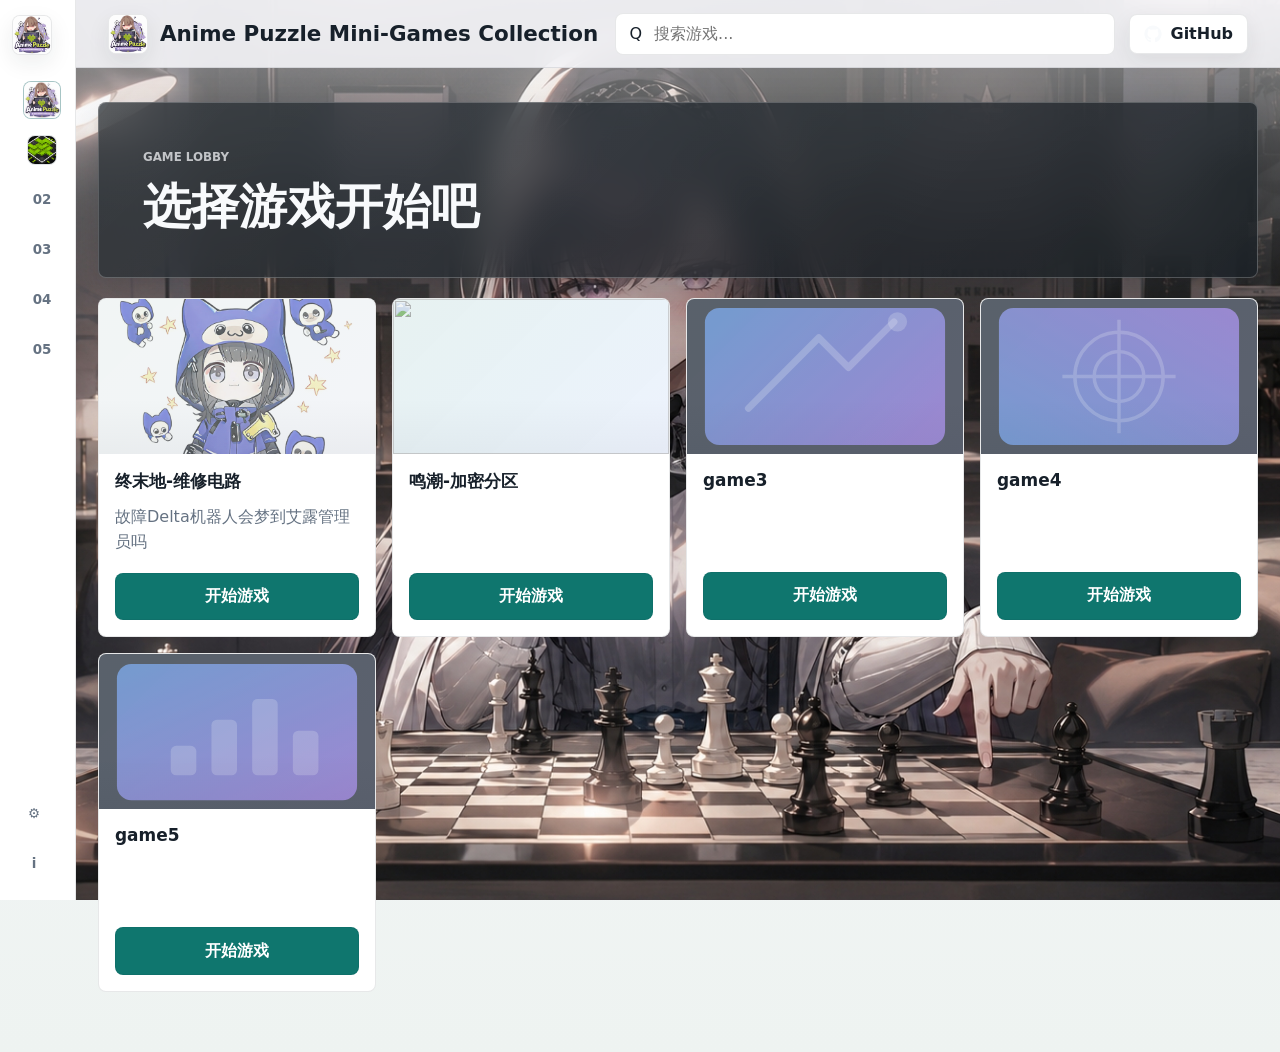
==== commit e2b78404: "change html" ====
--- a/pages/index.html
+++ b/pages/index.html
@@ -4,10 +4,11 @@
   <meta charset="UTF-8">
   <meta name="viewport" content="width=device-width, initial-scale=1.0">
   <title>Anime Puzzle Mini-Games Collection</title>
-  <script>(function(){try{var s=JSON.parse(localStorage.getItem("mini-games-settings-v1")||"{}");var theme=s.theme||localStorage.getItem("mini-games-theme")||"dark";document.documentElement.dataset.theme=theme;document.documentElement.dataset.colorScheme=s.colorScheme||"aurora";document.documentElement.dataset.fontSize=s.fontSize||"medium";document.documentElement.dataset.animation=s.animation===false?"off":"on";document.documentElement.dataset.sound=s.sound===false?"off":"on";document.documentElement.lang=(s.language||localStorage.getItem("mini-games-language"))==="en"?"en":"zh-CN";}catch(error){document.documentElement.dataset.theme="dark";document.documentElement.dataset.colorScheme="aurora";document.documentElement.dataset.fontSize="medium";document.documentElement.dataset.animation="on";document.documentElement.dataset.sound="on";}})();</script>
+  <script src="../scripts/bootstrap-settings.js"></script>
   <link rel="stylesheet" href="../styles/themes.css">
   <link rel="stylesheet" href="../styles/global.css">
   <link rel="stylesheet" href="../styles/layout.css">
+  <link rel="stylesheet" href="../styles/home.css">
   <link rel="stylesheet" href="../styles/sidebar.css">
   <link rel="stylesheet" href="../styles/navbar.css">
   <link rel="stylesheet" href="../styles/modal.css">
@@ -22,7 +23,7 @@
         </a>
       </div>
       <nav class="sidebar__nav">
-        <a class="nav-item is-active" href="index.html"><span class="nav-item__icon nav-item__icon--home"><img src="../assets/icons/home.svg" alt=""></span><span class="nav-item__text" data-i18n="nav.home">首页</span></a>
+        <a class="nav-item is-active" href="index.html"><span class="nav-item__icon nav-item__icon--home"><img src="../assets/logos/anime-puzzle-logo.png" alt=""></span><span class="nav-item__text" data-i18n="nav.home">首页</span></a>
         <a class="nav-item" href="endfield.html"><span class="nav-item__icon nav-item__icon--game-logo"><img src="../assets/logos/endfield-sidebar-logo.png" alt=""></span><span class="nav-item__text">终末地-维修电路</span></a>
         <a class="nav-item" href="game2.html"><span class="nav-item__icon">02</span><span class="nav-item__text">鸣潮-加密分区</span></a>
         <a class="nav-item" href="game3.html"><span class="nav-item__icon">03</span><span class="nav-item__text">game3</span></a>
@@ -50,8 +51,10 @@
 
       <main class="content">
         <section class="hero">
-          <p class="section-label">Game Lobby</p>
-          <h2 data-i18n="hero.title">选择小游戏开始吧</h2>
+          <div class="hero__content">
+            <p class="section-label">Game Lobby</p>
+            <h2 data-i18n="hero.title">选择小游戏开始吧</h2>
+          </div>
         </section>
         <section class="games-grid" id="gamesGrid" aria-label="小游戏列表"></section>
       </main>
@@ -70,6 +73,7 @@
   <script src="../scripts/sidebar.js"></script>
   <script src="../scripts/modal.js"></script>
   <script src="../scripts/language.js"></script>
+  <script src="../scripts/games-data.js"></script>
   <script src="../scripts/main.js"></script>
 </body>
 </html>
--- a/styles/themes.css
+++ b/styles/themes.css
@@ -1,72 +1,82 @@
 :root {
-  --bg: #0f172a;
-  --bg-soft: #111827;
-  --panel: rgba(30, 41, 59, 0.74);
-  --surface: rgba(248, 250, 252, 0.06);
-  --primary: #3b82f6;
-  --secondary: #8b5cf6;
-  --accent: #22d3ee;
-  --danger: #f43f5e;
-  --success: #22c55e;
-  --text: #f8fafc;
-  --muted: #94a3b8;
-  --line: rgba(148, 163, 184, 0.18);
-  --line-strong: rgba(148, 163, 184, 0.28);
-  --shadow: 0 26px 80px rgba(2, 6, 23, 0.4);
-  --shadow-soft: 0 16px 44px rgba(2, 6, 23, 0.25);
-  --radius-lg: 24px;
-  --radius-md: 18px;
-  --sidebar-width: 304px;
-  --sidebar-collapsed: 82px;
+  --bg: #f7f8fb;
+  --bg-soft: #eef3f1;
+  --panel: #ffffff;
+  --surface: #f2f5f7;
+  --primary: #0f766e;
+  --secondary: #2563eb;
+  --accent: #b45309;
+  --danger: #dc2626;
+  --success: #16a34a;
+  --text: #17202a;
+  --muted: #657282;
+  --line: rgba(23, 32, 42, 0.1);
+  --line-strong: rgba(23, 32, 42, 0.18);
+  --shadow: 0 16px 34px rgba(23, 32, 42, 0.1);
+  --shadow-soft: 0 8px 22px rgba(23, 32, 42, 0.08);
+  --radius-lg: 8px;
+  --radius-md: 8px;
+  --sidebar-width: 284px;
+  --sidebar-collapsed: 76px;
   --ease: cubic-bezier(0.22, 1, 0.36, 1);
   --font-scale: 1;
+  color-scheme: light;
+}
+
+:root[data-theme="light"] {
+  color-scheme: light;
+}
+
+:root[data-theme="dark"] {
+  --bg: #111418;
+  --bg-soft: #171b21;
+  --panel: #1c2229;
+  --surface: #242b33;
+  --primary: #5eead4;
+  --secondary: #93c5fd;
+  --accent: #fbbf24;
+  --text: #f8fafc;
+  --muted: #aab6c4;
+  --line: rgba(248, 250, 252, 0.1);
+  --line-strong: rgba(248, 250, 252, 0.18);
+  --shadow: 0 18px 40px rgba(0, 0, 0, 0.24);
+  --shadow-soft: 0 10px 24px rgba(0, 0, 0, 0.18);
   color-scheme: dark;
 }
 
-:root[data-theme="light"] {
-  --bg: #f8fafc;
-  --bg-soft: #eef2ff;
-  --panel: rgba(255, 255, 255, 0.76);
-  --surface: rgba(15, 23, 42, 0.04);
-  --text: #0f172a;
-  --muted: #64748b;
-  --line: rgba(15, 23, 42, 0.1);
-  --line-strong: rgba(15, 23, 42, 0.16);
-  --shadow: 0 26px 70px rgba(15, 23, 42, 0.14);
-  --shadow-soft: 0 16px 42px rgba(15, 23, 42, 0.1);
+:root[data-theme="custom"] {
+  --bg: #f6f8f7;
+  --bg-soft: #edf5f2;
+  --panel: #ffffff;
+  --surface: #eef6f4;
+  --primary: #047857;
+  --secondary: #7c3aed;
+  --accent: #ca8a04;
+  --text: #15201d;
+  --muted: #60716b;
+  --line: rgba(21, 32, 29, 0.1);
+  --line-strong: rgba(21, 32, 29, 0.18);
+  --shadow: 0 16px 34px rgba(21, 32, 29, 0.1);
+  --shadow-soft: 0 8px 22px rgba(21, 32, 29, 0.08);
   color-scheme: light;
 }
 
-:root[data-theme="custom"] {
-  --bg: #101828;
-  --bg-soft: #172033;
-  --panel: rgba(18, 32, 49, 0.78);
-  --surface: rgba(125, 211, 252, 0.08);
-  --text: #f0fdfa;
-  --muted: #a7f3d0;
-  --line: rgba(45, 212, 191, 0.2);
-  --line-strong: rgba(45, 212, 191, 0.34);
-  --shadow: 0 26px 80px rgba(8, 47, 73, 0.38);
-  --shadow-soft: 0 16px 44px rgba(8, 47, 73, 0.26);
-  color-scheme: dark;
-}
-
 :root[data-color-scheme="cyan"] {
-  --primary: #06b6d4;
+  --primary: #0f766e;
   --secondary: #2563eb;
-  --accent: #67e8f9;
+  --accent: #0891b2;
 }
 
 :root[data-color-scheme="rose"] {
-  --primary: #e11d48;
-  --secondary: #f97316;
-  --accent: #fb7185;
+  --primary: #be123c;
+  --secondary: #0f766e;
+  --accent: #c2410c;
 }
 
 :root[data-color-scheme="aurora"] {
-  --primary: #3b82f6;
-  --secondary: #8b5cf6;
-  --accent: #22d3ee;
+  --primary: #0f766e;
+  --secondary: #2563eb;
+  --accent: #b45309;
 }
 
 :root[data-font-size="small"] {
--- a/styles/global.css
+++ b/styles/global.css
@@ -11,13 +11,10 @@
   margin: 0;
   overflow-x: hidden;
   font-size: calc(16px * var(--font-scale));
-  background:
-    radial-gradient(circle at 15% 12%, color-mix(in srgb, var(--primary) 24%, transparent), transparent 26rem),
-    radial-gradient(circle at 88% 18%, color-mix(in srgb, var(--secondary) 20%, transparent), transparent 24rem),
-    linear-gradient(180deg, var(--bg), var(--bg-soft));
+  background: linear-gradient(180deg, var(--bg), var(--bg-soft));
   color: var(--text);
   font-family: Inter, ui-sans-serif, system-ui, -apple-system, BlinkMacSystemFont, "Segoe UI", sans-serif;
-  transition: background 240ms ease, color 180ms ease;
+  transition: background 180ms ease, color 160ms ease;
 }
 
 body.modal-open {
@@ -42,47 +39,33 @@
 .brand-logo {
   display: grid;
   place-items: center;
-  width: 44px;
-  height: 44px;
-  flex: 0 0 44px;
-  border-radius: 16px;
-  background: linear-gradient(135deg, var(--primary), var(--secondary));
-  box-shadow: 0 14px 34px color-mix(in srgb, var(--primary) 32%, transparent);
+  width: 40px;
+  height: 40px;
+  flex: 0 0 40px;
   overflow: hidden;
+  border: 1px solid var(--line);
+  border-radius: 8px;
+  background: var(--panel);
+  box-shadow: var(--shadow-soft);
 }
 
 .brand-logo img {
+  display: block;
   width: 100%;
   height: 100%;
-  display: block;
   object-fit: cover;
 }
 
-.brand-logo--collection {
-  background: #f8fafc;
-  box-shadow: 0 14px 34px rgba(139, 92, 246, 0.24);
-}
-
-.brand-logo--collection img {
-  transform: scale(1.18);
-}
-
-.brand-logo--endfield {
-  border: 1px solid rgba(163, 230, 53, 0.28);
-  background: #050807;
-  box-shadow: 0 14px 34px rgba(132, 204, 22, 0.2);
-}
-
+.brand-logo--collection img,
 .brand-logo--endfield img {
-  object-fit: cover;
-  transform: scale(1.16);
+  transform: scale(1.12);
 }
 
 .section-label {
   margin: 0 0 6px;
   color: var(--muted);
-  font-size: 0.76rem;
-  font-weight: 760;
+  font-size: 0.74rem;
+  font-weight: 720;
   text-transform: uppercase;
   letter-spacing: 0;
 }
@@ -92,34 +75,31 @@
   align-items: center;
   justify-content: center;
   gap: 9px;
-  min-height: 44px;
-  padding: 0 16px;
-  border: 1px solid rgba(148, 163, 184, 0.28);
-  border-radius: 16px;
-  color: #f8fafc;
-  background:
-    linear-gradient(135deg, rgba(30, 41, 59, 0.98), rgba(2, 6, 23, 0.98)),
-    #0f172a;
-  box-shadow: 0 14px 34px rgba(2, 6, 23, 0.36);
-  font-weight: 820;
+  min-height: 40px;
+  padding: 0 14px;
+  border: 1px solid var(--line);
+  border-radius: 8px;
+  color: var(--text);
+  background: var(--panel);
+  box-shadow: var(--shadow-soft);
+  font-weight: 760;
   line-height: 1;
   white-space: nowrap;
-  transition: transform 180ms var(--ease), filter 180ms ease, box-shadow 180ms ease;
+  transition: transform 160ms var(--ease), border-color 160ms ease, box-shadow 160ms ease;
 }
 
 .github-link:hover,
 .github-link:focus-visible {
-  border-color: rgba(248, 250, 252, 0.34);
-  filter: brightness(1.12);
+  border-color: color-mix(in srgb, var(--primary) 36%, var(--line));
   transform: translateY(-1px);
-  box-shadow: 0 18px 42px rgba(2, 6, 23, 0.48);
+  box-shadow: var(--shadow);
   outline: none;
 }
 
 .github-link img {
-  width: 19px;
-  height: 19px;
-  flex: 0 0 19px;
+  width: 18px;
+  height: 18px;
+  flex: 0 0 18px;
 }
 
 :root[data-animation="off"] *,
--- a/styles/layout.css
+++ b/styles/layout.css
@@ -8,196 +8,10 @@
   min-width: 0;
 }
 
-.home-page {
-  --home-background-image: url("../backgrounds/home/chess-lounge.jpg");
-  min-height: 100vh;
-  background-image:
-    linear-gradient(180deg, rgba(2, 6, 23, 0.5), rgba(2, 6, 23, 0.72)),
-    radial-gradient(circle at 16% 12%, color-mix(in srgb, var(--primary) 20%, transparent), transparent 26rem),
-    radial-gradient(circle at 86% 16%, color-mix(in srgb, var(--secondary) 16%, transparent), transparent 24rem),
-    var(--home-background-image);
-  background-position: center;
-  background-size: cover;
-  background-repeat: no-repeat;
-  background-attachment: fixed;
-}
-
 .content {
   width: min(1160px, calc(100% - 40px));
   margin: 0 auto;
   padding: 34px 0 60px;
-}
-
-.hero {
-  display: block;
-  margin-bottom: 24px;
-  padding: clamp(24px, 4vw, 38px);
-  border: 1px solid var(--line);
-  border-radius: var(--radius-lg);
-  background:
-    linear-gradient(135deg, color-mix(in srgb, var(--primary) 18%, transparent), color-mix(in srgb, var(--secondary) 13%, transparent)),
-    var(--panel);
-  box-shadow: var(--shadow);
-  backdrop-filter: blur(22px) saturate(135%);
-}
-
-.home-page .hero,
-.home-page .game-card,
-.home-page .search {
-  background:
-    linear-gradient(135deg, rgba(15, 23, 42, 0.68), rgba(15, 23, 42, 0.5)),
-    color-mix(in srgb, var(--panel) 76%, transparent);
-  border-color: rgba(248, 250, 252, 0.16);
-}
-
-.home-page .hero {
-  background:
-    linear-gradient(135deg, rgba(255, 255, 255, 0.12), rgba(15, 23, 42, 0.24)),
-    rgba(15, 23, 42, 0.28);
-  border-color: rgba(248, 250, 252, 0.24);
-  box-shadow: 0 24px 72px rgba(2, 6, 23, 0.38);
-  backdrop-filter: blur(30px) saturate(170%);
-  -webkit-backdrop-filter: blur(30px) saturate(170%);
-}
-
-.hero h2 {
-  max-width: 720px;
-  margin: 0 0 12px;
-  font-size: clamp(1.8rem, 4vw, 3.2rem);
-  line-height: 1.06;
-}
-
-.hero p {
-  max-width: 760px;
-  margin: 0;
-  color: var(--muted);
-  line-height: 1.72;
-}
-
-.games-grid {
-  display: grid;
-  grid-template-columns: repeat(auto-fit, minmax(240px, 1fr));
-  gap: 18px;
-}
-
-.game-card {
-  overflow: hidden;
-  border: 1px solid var(--line);
-  border-radius: var(--radius-lg);
-  background: var(--panel);
-  box-shadow: var(--shadow-soft);
-  backdrop-filter: blur(20px) saturate(130%);
-  transition: transform 260ms var(--ease), border-color 220ms ease, box-shadow 260ms var(--ease);
-}
-
-:root[data-theme="light"] .home-page {
-  background-image:
-    linear-gradient(180deg, rgba(248, 250, 252, 0.18), rgba(15, 23, 42, 0.42)),
-    radial-gradient(circle at 16% 12%, color-mix(in srgb, var(--primary) 18%, transparent), transparent 26rem),
-    radial-gradient(circle at 86% 16%, color-mix(in srgb, var(--secondary) 14%, transparent), transparent 24rem),
-    var(--home-background-image);
-}
-
-:root[data-theme="light"] .home-page .hero,
-:root[data-theme="light"] .home-page .game-card,
-:root[data-theme="light"] .home-page .search {
-  background:
-    linear-gradient(135deg, rgba(255, 255, 255, 0.72), rgba(248, 250, 252, 0.56)),
-    color-mix(in srgb, var(--panel) 78%, transparent);
-  border-color: rgba(255, 255, 255, 0.36);
-}
-
-:root[data-theme="light"] .home-page .hero {
-  background:
-    linear-gradient(135deg, rgba(255, 255, 255, 0.52), rgba(248, 250, 252, 0.28)),
-    rgba(255, 255, 255, 0.24);
-  border-color: rgba(255, 255, 255, 0.52);
-}
-
-.game-card:hover {
-  border-color: color-mix(in srgb, var(--primary) 46%, transparent);
-  box-shadow: var(--shadow);
-  transform: translateY(-6px);
-}
-
-.game-card__cover {
-  position: relative;
-  display: grid;
-  place-items: center;
-  aspect-ratio: 16 / 10;
-  background:
-    linear-gradient(135deg, color-mix(in srgb, var(--primary) 48%, transparent), color-mix(in srgb, var(--secondary) 38%, transparent)),
-    var(--cover-pattern);
-  isolation: isolate;
-}
-
-.game-card__cover img {
-  position: absolute;
-  inset: 0;
-  width: 100%;
-  height: 100%;
-  object-fit: cover;
-  opacity: 0.74;
-  transition: transform 360ms var(--ease), opacity 220ms ease;
-}
-
-.game-card:hover .game-card__cover img {
-  transform: scale(1.04);
-  opacity: 0.86;
-}
-
-.game-card__badge {
-  position: relative;
-  z-index: 1;
-  display: grid;
-  place-items: center;
-  width: 66px;
-  height: 66px;
-  border: 1px solid rgba(248, 250, 252, 0.16);
-  border-radius: 20px;
-  background: rgba(15, 23, 42, 0.52);
-  color: #f8fafc;
-  font-size: 1.55rem;
-  font-weight: 880;
-}
-
-.game-card__body {
-  display: grid;
-  gap: 16px;
-  padding: 18px;
-}
-
-.game-card h3,
-.game-card p {
-  margin: 0;
-}
-
-.game-card p {
-  min-height: 52px;
-  color: var(--muted);
-  line-height: 1.62;
-}
-
-.start-button {
-  display: inline-flex;
-  align-items: center;
-  justify-content: center;
-  min-height: 44px;
-  padding: 0 16px;
-  border-radius: 15px;
-  color: #f8fafc;
-  background: linear-gradient(135deg, var(--primary), var(--secondary));
-  box-shadow: 0 12px 30px color-mix(in srgb, var(--primary) 26%, transparent);
-  font-weight: 780;
-  transition: transform 180ms var(--ease), filter 180ms ease, box-shadow 180ms ease;
-}
-
-.start-button:hover,
-.start-button:focus-visible {
-  filter: brightness(1.08);
-  transform: translateY(-2px);
-  box-shadow: 0 16px 36px color-mix(in srgb, var(--primary) 32%, transparent);
-  outline: none;
 }
 
 @media (max-width: 900px) {
@@ -210,9 +24,3 @@
     padding: 18px 0 104px;
   }
 }
-
-@media (max-width: 640px) {
-  .games-grid {
-    grid-template-columns: 1fr;
-  }
-}
--- a/styles/home.css
+++ b/styles/home.css
@@ -0,0 +1,185 @@
+.home-page {
+  --home-background-image: url("../assets/backgrounds/home/chess-lounge.jpg");
+  min-height: 100vh;
+  background:
+    linear-gradient(180deg, rgba(247, 248, 251, 0.55), rgba(247, 248, 251, 0.18) 220px, transparent 360px),
+    var(--home-background-image);
+  background-position: center;
+  background-size: cover;
+  background-repeat: no-repeat;
+  background-attachment: fixed;
+}
+
+.home-page .content {
+  display: grid;
+  gap: 20px;
+}
+
+.hero {
+  position: relative;
+  display: block;
+  overflow: hidden;
+  margin-bottom: 0;
+  padding: clamp(24px, 4vw, 44px);
+  border: 1px solid rgba(255, 255, 255, 0.22);
+  border-radius: 8px;
+  background:
+    linear-gradient(135deg, rgba(255, 255, 255, 0.08), rgba(255, 255, 255, 0.02)),
+    rgba(17, 24, 31, 0.72);
+  box-shadow: 0 18px 42px rgba(17, 24, 31, 0.22);
+  backdrop-filter: blur(18px) saturate(130%);
+  -webkit-backdrop-filter: blur(18px) saturate(130%);
+}
+
+.hero::before {
+  content: none;
+}
+
+.hero__content {
+  position: relative;
+  z-index: 1;
+  display: grid;
+  gap: 14px;
+  max-width: 760px;
+}
+
+.hero h2 {
+  max-width: 720px;
+  margin: 0;
+  color: #f8fafc;
+  font-size: clamp(1.7rem, 4vw, 3rem);
+  line-height: 1.08;
+}
+
+.hero p {
+  max-width: 760px;
+  margin: 0;
+  color: var(--muted);
+  line-height: 1.7;
+}
+
+.hero .section-label {
+  color: rgba(248, 250, 252, 0.72);
+}
+
+.games-grid {
+  display: grid;
+  grid-template-columns: repeat(auto-fit, minmax(230px, 1fr));
+  gap: 16px;
+}
+
+.game-card {
+  position: relative;
+  overflow: hidden;
+  border: 1px solid var(--line);
+  border-radius: 8px;
+  background: var(--panel);
+  box-shadow: none;
+  transition: transform 180ms var(--ease), border-color 160ms ease, box-shadow 160ms ease;
+}
+
+.game-card:hover {
+  border-color: color-mix(in srgb, var(--primary) 30%, var(--line));
+  box-shadow: var(--shadow-soft);
+  transform: translateY(-2px);
+}
+
+.game-card__cover {
+  position: relative;
+  display: grid;
+  place-items: center;
+  aspect-ratio: 16 / 9;
+  background:
+    linear-gradient(135deg, color-mix(in srgb, var(--primary) 10%, transparent), color-mix(in srgb, var(--secondary) 8%, transparent)),
+    var(--cover-pattern);
+  isolation: isolate;
+}
+
+.game-card__cover::after {
+  content: "";
+  position: absolute;
+  inset: 0;
+  z-index: 1;
+  pointer-events: none;
+  background: linear-gradient(180deg, transparent 64%, rgba(23, 32, 42, 0.04));
+}
+
+.game-card__cover img {
+  position: absolute;
+  inset: 0;
+  width: 100%;
+  height: 100%;
+  object-fit: cover;
+  opacity: 0.68;
+  filter: saturate(0.82) contrast(0.94);
+  transition: transform 260ms var(--ease), opacity 180ms ease;
+}
+
+.game-card:hover .game-card__cover img {
+  transform: scale(1.02);
+  opacity: 0.76;
+}
+
+.game-card__body {
+  display: grid;
+  gap: 14px;
+  min-height: 182px;
+  padding: 16px;
+}
+
+.game-card__body > div {
+  display: grid;
+  gap: 7px;
+}
+
+.game-card h3,
+.game-card p {
+  margin: 0;
+}
+
+.game-card h3 {
+  font-size: 1.06rem;
+}
+
+.game-card p {
+  min-height: 52px;
+  color: var(--muted);
+  line-height: 1.58;
+}
+
+.start-button {
+  display: inline-flex;
+  align-items: center;
+  justify-content: center;
+  min-height: 40px;
+  padding: 0 14px;
+  border: 1px solid color-mix(in srgb, var(--primary) 36%, var(--line));
+  border-radius: 8px;
+  color: #ffffff;
+  background: var(--primary);
+  font-weight: 740;
+  transition: transform 160ms var(--ease), filter 160ms ease, background 160ms ease;
+}
+
+.start-button:hover,
+.start-button:focus-visible {
+  filter: brightness(1.04);
+  transform: translateY(-1px);
+  outline: none;
+}
+
+.empty-state {
+  display: grid;
+  place-items: center;
+  min-height: 180px;
+  border: 1px dashed var(--line-strong);
+  border-radius: 8px;
+  color: var(--muted);
+  background: var(--panel);
+}
+
+@media (max-width: 640px) {
+  .games-grid {
+    grid-template-columns: 1fr;
+  }
+}
--- a/styles/sidebar.css
+++ b/styles/sidebar.css
@@ -7,26 +7,21 @@
   width: var(--sidebar-collapsed);
   height: 100vh;
   overflow: hidden;
-  padding: 18px 12px;
+  padding: 14px 10px;
   border-right: 1px solid var(--line);
-  background: rgba(15, 23, 42, 0.7);
-  backdrop-filter: blur(24px) saturate(140%);
-  transition: width 360ms var(--ease), box-shadow 240ms ease;
-}
-
-:root[data-theme="light"] .sidebar {
-  background: rgba(255, 255, 255, 0.68);
+  background: var(--panel);
+  transition: width 260ms var(--ease), box-shadow 180ms ease;
 }
 
 body.sidebar-expanded .sidebar {
   width: var(--sidebar-width);
-  box-shadow: 18px 0 56px rgba(2, 6, 23, 0.24);
+  box-shadow: 12px 0 28px rgba(23, 32, 42, 0.08);
 }
 
 .sidebar__top {
   display: flex;
   align-items: center;
-  margin-bottom: 26px;
+  margin-bottom: 22px;
 }
 
 .sidebar-brand {
@@ -34,7 +29,7 @@
   align-items: center;
   justify-content: center;
   width: 100%;
-  min-height: 46px;
+  min-height: 42px;
 }
 
 body.sidebar-expanded .sidebar-brand {
@@ -47,10 +42,10 @@
   margin-left: 12px;
   overflow: hidden;
   opacity: 0;
-  transform: translateX(-6px);
+  transform: translateX(-4px);
   white-space: nowrap;
   pointer-events: none;
-  transition: opacity 230ms ease, transform 300ms var(--ease), max-width 300ms var(--ease);
+  transition: opacity 180ms ease, transform 220ms var(--ease), max-width 220ms var(--ease);
 }
 
 body.sidebar-expanded .sidebar-brand__text,
@@ -62,7 +57,7 @@
 
 .sidebar__nav {
   display: grid;
-  gap: 8px;
+  gap: 6px;
 }
 
 .sidebar__nav--bottom {
@@ -74,14 +69,14 @@
   align-items: center;
   justify-content: center;
   width: 100%;
-  min-height: 48px;
-  padding: 0 13px;
+  min-height: 44px;
+  padding: 0 12px;
   border: 1px solid transparent;
-  border-radius: 16px;
+  border-radius: 8px;
   background: transparent;
   color: var(--muted);
   text-align: left;
-  transition: color 180ms ease, background 180ms ease, border-color 180ms ease, transform 220ms var(--ease);
+  transition: color 160ms ease, background 160ms ease, border-color 160ms ease;
 }
 
 body.sidebar-expanded .nav-item {
@@ -92,14 +87,9 @@
 .nav-item:focus-visible,
 .nav-item.is-active {
   color: var(--text);
-  border-color: color-mix(in srgb, var(--primary) 28%, transparent);
-  background: color-mix(in srgb, var(--primary) 14%, transparent);
+  border-color: color-mix(in srgb, var(--primary) 18%, var(--line));
+  background: color-mix(in srgb, var(--primary) 8%, var(--panel));
   outline: none;
-}
-
-.nav-item:hover,
-.nav-item:focus-visible {
-  transform: translateX(3px);
 }
 
 .nav-item__icon {
@@ -108,8 +98,8 @@
   width: 22px;
   min-width: 22px;
   height: 22px;
-  font-size: 0.86rem;
-  font-weight: 850;
+  font-size: 0.84rem;
+  font-weight: 780;
   line-height: 1;
 }
 
@@ -123,17 +113,46 @@
   min-width: 30px;
   height: 30px;
   overflow: hidden;
-  border: 1px solid rgba(163, 230, 53, 0.24);
-  border-radius: 10px;
-  background: #050807;
-  box-shadow: 0 8px 18px rgba(132, 204, 22, 0.12);
+  border: 1px solid var(--line);
+  border-radius: 8px;
+  background: #f8fafc;
+  box-shadow: none;
 }
 
 .nav-item__icon--game-logo img {
   width: 100%;
   height: 100%;
   object-fit: cover;
-  transform: scale(1.2);
+  transform: scale(1.14);
+}
+
+.nav-item__icon--home {
+  width: 34px;
+  min-width: 34px;
+  height: 34px;
+  overflow: hidden;
+  border: 1px solid var(--line);
+  border-radius: 8px;
+  background: #f8fafc;
+}
+
+.nav-item__icon--home img {
+  width: 100%;
+  height: 100%;
+  object-fit: cover;
+  transform: scale(1.12);
+  filter: none;
+}
+
+body.sidebar-expanded .nav-item.is-active .nav-item__icon--home,
+.nav-item.is-active .nav-item__icon--home {
+  border-color: color-mix(in srgb, var(--primary) 32%, var(--line));
+  background: #f8fafc;
+}
+
+body.sidebar-expanded .nav-item.is-active .nav-item__icon--home img,
+.nav-item.is-active .nav-item__icon--home img {
+  filter: none;
 }
 
 body:not(.sidebar-expanded) .sidebar .nav-item.is-active {
@@ -142,12 +161,19 @@
 }
 
 body:not(.sidebar-expanded) .sidebar .nav-item.is-active .nav-item__icon {
+  width: 36px;
+  min-width: 36px;
+  height: 36px;
+  border: 1px solid color-mix(in srgb, var(--primary) 28%, var(--line));
+  border-radius: 8px;
+  background: color-mix(in srgb, var(--primary) 9%, var(--panel));
+}
+
+body:not(.sidebar-expanded) .sidebar .nav-item.is-active .nav-item__icon--home {
   width: 38px;
   min-width: 38px;
   height: 38px;
-  border: 1px solid color-mix(in srgb, var(--primary) 32%, transparent);
-  border-radius: 14px;
-  background: color-mix(in srgb, var(--primary) 16%, transparent);
+  background: #f8fafc;
 }
 
 @media (max-width: 900px) {
@@ -158,11 +184,11 @@
     flex-direction: row;
     align-items: center;
     width: auto;
-    height: 72px;
+    height: 64px;
     overflow: visible;
-    padding: 10px;
+    padding: 8px;
     border: 1px solid var(--line);
-    border-radius: 24px;
+    border-radius: 8px;
     box-shadow: var(--shadow-soft);
   }
 
@@ -170,7 +196,8 @@
     width: auto;
   }
 
-  .sidebar__top {
+  .sidebar__top,
+  .sidebar__nav--bottom {
     display: none;
   }
 
@@ -178,17 +205,13 @@
     display: flex;
     flex: 1;
     justify-content: center;
-    gap: 6px;
-  }
-
-  .sidebar__nav--bottom {
-    display: none;
+    gap: 5px;
   }
 
   .nav-item {
     justify-content: center;
-    width: 46px;
-    min-height: 46px;
+    width: 44px;
+    min-height: 44px;
     padding: 0;
   }
 
--- a/styles/navbar.css
+++ b/styles/navbar.css
@@ -3,14 +3,14 @@
   top: 0;
   z-index: 10;
   display: grid;
-  grid-template-columns: minmax(220px, 1fr) minmax(240px, 480px) auto;
+  grid-template-columns: minmax(220px, 1fr) minmax(240px, 460px) auto;
   align-items: center;
-  gap: 16px;
-  min-height: 72px;
+  gap: 14px;
+  min-height: 68px;
   padding: 12px clamp(18px, 3vw, 32px);
   border-bottom: 1px solid var(--line);
-  background: rgba(15, 23, 42, 0.58);
-  backdrop-filter: blur(24px) saturate(140%);
+  background: color-mix(in srgb, var(--bg) 88%, transparent);
+  backdrop-filter: blur(12px);
 }
 
 .topbar--game {
@@ -18,40 +18,37 @@
 }
 
 .topbar--home {
-  grid-template-columns: minmax(260px, 1fr) minmax(280px, 520px) auto;
+  grid-template-columns: minmax(260px, 1fr) minmax(280px, 500px) auto;
 }
 
-:root[data-theme="light"] .topbar {
-  background: rgba(255, 255, 255, 0.58);
+.topbar__brand,
+.topbar__title-group {
+  display: flex;
+  align-items: center;
+  min-width: 0;
 }
 
 .topbar__brand {
-  display: flex;
-  align-items: center;
   gap: 12px;
-  min-width: 0;
 }
 
 .topbar__title-group {
-  display: flex;
-  align-items: center;
   gap: 14px;
-  min-width: 0;
   width: max-content;
   max-width: 100%;
 }
 
 .topbar__eyebrow,
 .breadcrumb {
-  margin: 0 0 5px;
+  margin: 0 0 4px;
   color: var(--muted);
   font-size: 0.76rem;
-  font-weight: 760;
+  font-weight: 700;
 }
 
 .topbar h1 {
   margin: 0;
-  font-size: clamp(1.08rem, 2vw, 1.42rem);
+  font-size: clamp(1.04rem, 2vw, 1.34rem);
   line-height: 1.2;
 }
 
@@ -59,7 +56,7 @@
   display: flex;
   align-items: center;
   justify-content: flex-end;
-  gap: 10px;
+  gap: 8px;
   min-width: 0;
 }
 
@@ -68,29 +65,28 @@
   align-items: center;
   justify-content: center;
   gap: 8px;
-  height: 44px;
-  min-width: 44px;
-  padding: 0 14px;
+  height: 40px;
+  min-width: 40px;
+  padding: 0 13px;
   border: 1px solid var(--line);
-  border-radius: 16px;
+  border-radius: 8px;
   background: var(--panel);
   color: var(--text);
-  font-weight: 760;
+  font-weight: 720;
   white-space: nowrap;
-  box-shadow: inset 0 1px 0 rgba(255, 255, 255, 0.04);
-  transition: transform 180ms var(--ease), border-color 180ms ease, background 180ms ease;
+  transition: transform 160ms var(--ease), border-color 160ms ease, background 160ms ease;
 }
 
 .top-action:hover,
 .top-action:focus-visible {
-  border-color: color-mix(in srgb, var(--primary) 46%, transparent);
-  background: color-mix(in srgb, var(--primary) 15%, transparent);
+  border-color: color-mix(in srgb, var(--primary) 36%, var(--line));
+  background: color-mix(in srgb, var(--primary) 8%, var(--panel));
   transform: translateY(-1px);
   outline: none;
 }
 
 .top-action--icon {
-  width: 44px;
+  width: 40px;
   padding: 0;
 }
 
@@ -98,12 +94,11 @@
   display: flex;
   align-items: center;
   gap: 10px;
-  height: 46px;
-  padding: 0 15px;
+  height: 42px;
+  padding: 0 14px;
   border: 1px solid var(--line);
-  border-radius: 16px;
+  border-radius: 8px;
   background: var(--panel);
-  box-shadow: inset 0 1px 0 rgba(255, 255, 255, 0.05);
 }
 
 .search input {
@@ -147,7 +142,7 @@
   }
 
   .top-action {
-    width: 44px;
+    width: 40px;
     padding: 0;
   }
 }
--- a/styles/modal.css
+++ b/styles/modal.css
@@ -5,17 +5,17 @@
   display: grid;
   place-items: center;
   padding: 22px;
-  background: rgba(2, 6, 23, 0.44);
+  background: rgba(23, 32, 42, 0.24);
   opacity: 0;
   pointer-events: none;
   backdrop-filter: blur(0);
-  transition: opacity 180ms ease, backdrop-filter 220ms ease;
+  transition: opacity 160ms ease, backdrop-filter 180ms ease;
 }
 
 .modal-layer.is-open {
   opacity: 1;
   pointer-events: auto;
-  backdrop-filter: blur(12px);
+  backdrop-filter: blur(8px);
 }
 
 .modal {
@@ -23,23 +23,18 @@
   max-height: min(720px, calc(100vh - 44px));
   overflow: auto;
   border: 1px solid var(--line-strong);
-  border-radius: 26px;
-  background: rgba(15, 23, 42, 0.72);
+  border-radius: 8px;
+  background: var(--panel);
   box-shadow: var(--shadow);
   color: var(--text);
-  backdrop-filter: blur(26px) saturate(150%);
   opacity: 0;
-  transform: translateY(14px) scale(0.98);
-  transition: opacity 220ms ease, transform 260ms var(--ease);
-}
-
-:root[data-theme="light"] .modal {
-  background: rgba(255, 255, 255, 0.78);
+  transform: translateY(10px);
+  transition: opacity 180ms ease, transform 200ms var(--ease);
 }
 
 .modal.is-visible {
   opacity: 1;
-  transform: translateY(0) scale(1);
+  transform: translateY(0);
 }
 
 .modal__header {
@@ -47,41 +42,40 @@
   align-items: flex-start;
   justify-content: space-between;
   gap: 18px;
-  padding: 24px 24px 18px;
+  padding: 22px 22px 16px;
   border-bottom: 1px solid var(--line);
 }
 
 .modal__header h2 {
   margin: 0;
-  font-size: 1.55rem;
+  font-size: 1.42rem;
 }
 
 .modal__close {
   display: grid;
   place-items: center;
-  width: 38px;
-  height: 38px;
-  flex: 0 0 38px;
-  border-radius: 13px;
+  width: 36px;
+  height: 36px;
+  flex: 0 0 36px;
+  border-radius: 8px;
   background: var(--surface);
   color: var(--muted);
-  font-size: 1.4rem;
+  font-size: 1.25rem;
   line-height: 1;
-  transition: background 180ms ease, color 180ms ease, transform 180ms var(--ease);
+  transition: background 160ms ease, color 160ms ease;
 }
 
 .modal__close:hover,
 .modal__close:focus-visible {
-  background: color-mix(in srgb, var(--primary) 18%, transparent);
+  background: color-mix(in srgb, var(--primary) 10%, var(--surface));
   color: var(--text);
-  transform: rotate(2deg) scale(1.04);
   outline: none;
 }
 
 .modal__body {
   display: grid;
-  gap: 16px;
-  padding: 22px 24px 24px;
+  gap: 14px;
+  padding: 20px 22px 22px;
 }
 
 .modal__body p {
@@ -92,42 +86,42 @@
 
 .info-list {
   display: grid;
+  gap: 10px;
+  margin: 0;
+}
+
+.info-list div {
+  padding: 14px;
+  border: 1px solid var(--line);
+  border-radius: 8px;
+  background: var(--surface);
+}
+
+.info-list dt {
+  margin-bottom: 5px;
+  color: var(--muted);
+  font-size: 0.8rem;
+  font-weight: 740;
+}
+
+.info-list dd {
+  margin: 0;
+  line-height: 1.62;
+}
+
+.settings-panel {
+  display: grid;
   gap: 12px;
-  margin: 0;
-}
-
-.info-list div {
-  padding: 16px;
-  border: 1px solid var(--line);
-  border-radius: 18px;
-  background: var(--surface);
-}
-
-.info-list dt {
-  margin-bottom: 6px;
-  color: var(--muted);
-  font-size: 0.82rem;
-  font-weight: 780;
-}
-
-.info-list dd {
-  margin: 0;
-  line-height: 1.65;
-}
-
-.settings-panel {
-  display: grid;
-  gap: 16px;
 }
 
 .setting-row {
   display: grid;
   grid-template-columns: minmax(0, 1fr) auto;
   align-items: center;
-  gap: 18px;
-  padding: 16px;
+  gap: 16px;
+  padding: 14px;
   border: 1px solid var(--line);
-  border-radius: 18px;
+  border-radius: 8px;
   background: var(--surface);
 }
 
@@ -141,44 +135,41 @@
 }
 
 .setting-row h3 {
-  margin-bottom: 6px;
-  font-size: 1rem;
+  margin-bottom: 5px;
+  font-size: 0.98rem;
 }
 
 .setting-row p {
   color: var(--muted);
-  line-height: 1.6;
+  line-height: 1.55;
 }
 
 .segmented {
   display: inline-grid;
   grid-auto-flow: column;
-  gap: 4px;
-  padding: 4px;
+  gap: 3px;
+  padding: 3px;
   border: 1px solid var(--line);
-  border-radius: 15px;
-  background: rgba(15, 23, 42, 0.22);
-}
-
-:root[data-theme="light"] .segmented {
-  background: rgba(15, 23, 42, 0.04);
+  border-radius: 8px;
+  background: var(--panel);
 }
 
 .segmented__button {
-  min-height: 36px;
-  padding: 0 12px;
-  border-radius: 11px;
+  min-height: 34px;
+  padding: 0 11px;
+  border-radius: 6px;
   background: transparent;
   color: var(--muted);
   white-space: nowrap;
-  transition: color 180ms ease, background 180ms ease, box-shadow 180ms ease;
+  transition: color 160ms ease, background 160ms ease;
 }
 
 .segmented__button:hover,
 .segmented__button:focus-visible,
 .segmented__button.is-selected {
-  color: var(--text);
-  background: color-mix(in srgb, var(--primary) 20%, transparent);
+  color: #ffffff;
+  background: var(--primary);
+  box-shadow: inset 0 0 0 1px rgba(255, 255, 255, 0.18);
   outline: none;
 }
 
@@ -186,7 +177,7 @@
   display: inline-flex;
   align-items: center;
   gap: 10px;
-  min-height: 40px;
+  min-height: 38px;
   color: var(--text);
   cursor: pointer;
   white-space: nowrap;
@@ -205,27 +196,27 @@
 .setting-toggle__track {
   display: inline-flex;
   align-items: center;
-  width: 48px;
-  height: 28px;
+  width: 46px;
+  height: 26px;
   padding: 3px;
   border: 1px solid var(--line-strong);
   border-radius: 999px;
-  background: color-mix(in srgb, var(--muted) 20%, transparent);
-  transition: background 180ms ease, border-color 180ms ease;
+  background: color-mix(in srgb, var(--muted) 16%, transparent);
+  transition: background 160ms ease, border-color 160ms ease;
 }
 
 .setting-toggle__track span {
-  width: 20px;
-  height: 20px;
+  width: 18px;
+  height: 18px;
   border-radius: 50%;
-  background: var(--text);
-  box-shadow: var(--shadow-soft);
-  transition: transform 180ms var(--ease), background 180ms ease;
+  background: var(--panel);
+  box-shadow: 0 1px 4px rgba(23, 32, 42, 0.2);
+  transition: transform 160ms var(--ease), background 160ms ease;
 }
 
 .setting-toggle input:checked + .setting-toggle__track {
-  border-color: color-mix(in srgb, var(--primary) 62%, var(--line-strong));
-  background: linear-gradient(135deg, var(--primary), var(--secondary));
+  border-color: color-mix(in srgb, var(--primary) 54%, var(--line-strong));
+  background: var(--primary);
 }
 
 .setting-toggle input:checked + .setting-toggle__track span {
@@ -234,7 +225,7 @@
 }
 
 .setting-toggle input:focus-visible + .setting-toggle__track {
-  outline: 2px solid color-mix(in srgb, var(--primary) 62%, transparent);
+  outline: 2px solid color-mix(in srgb, var(--primary) 46%, transparent);
   outline-offset: 3px;
 }
 
